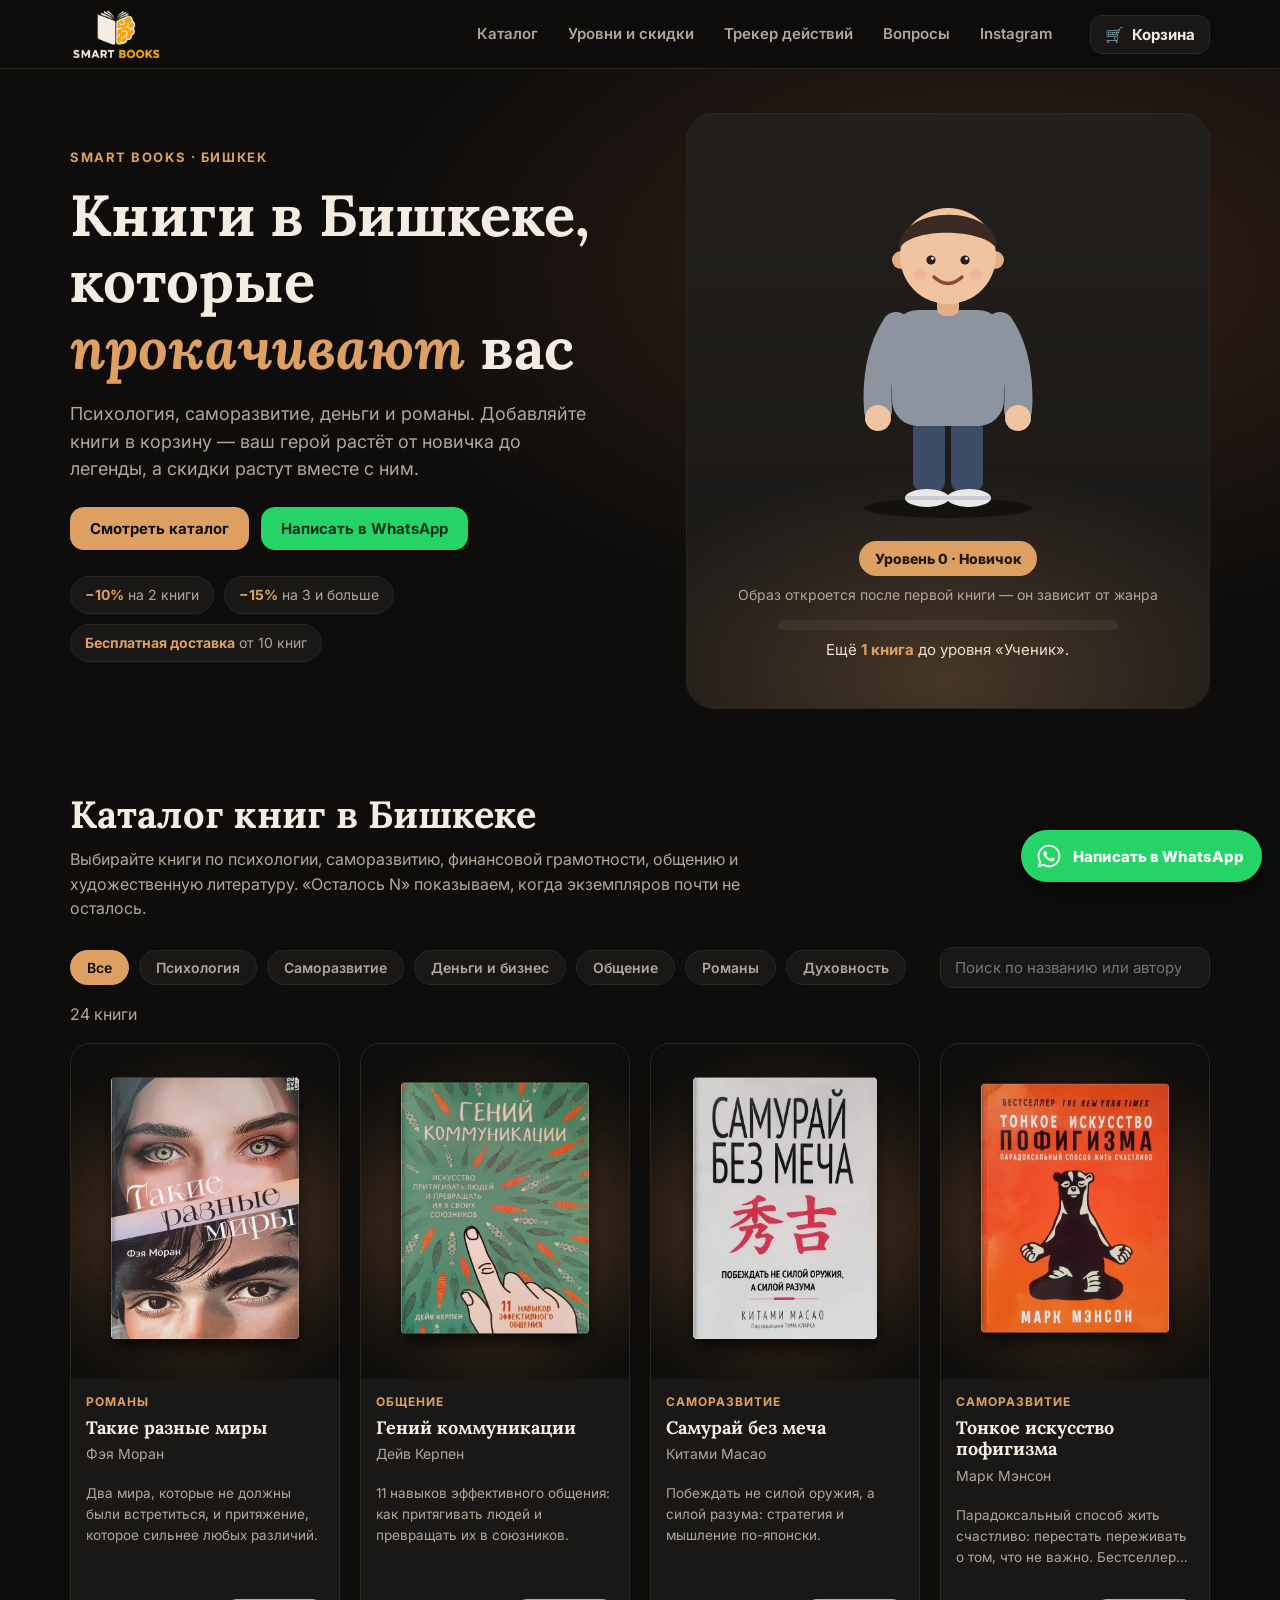
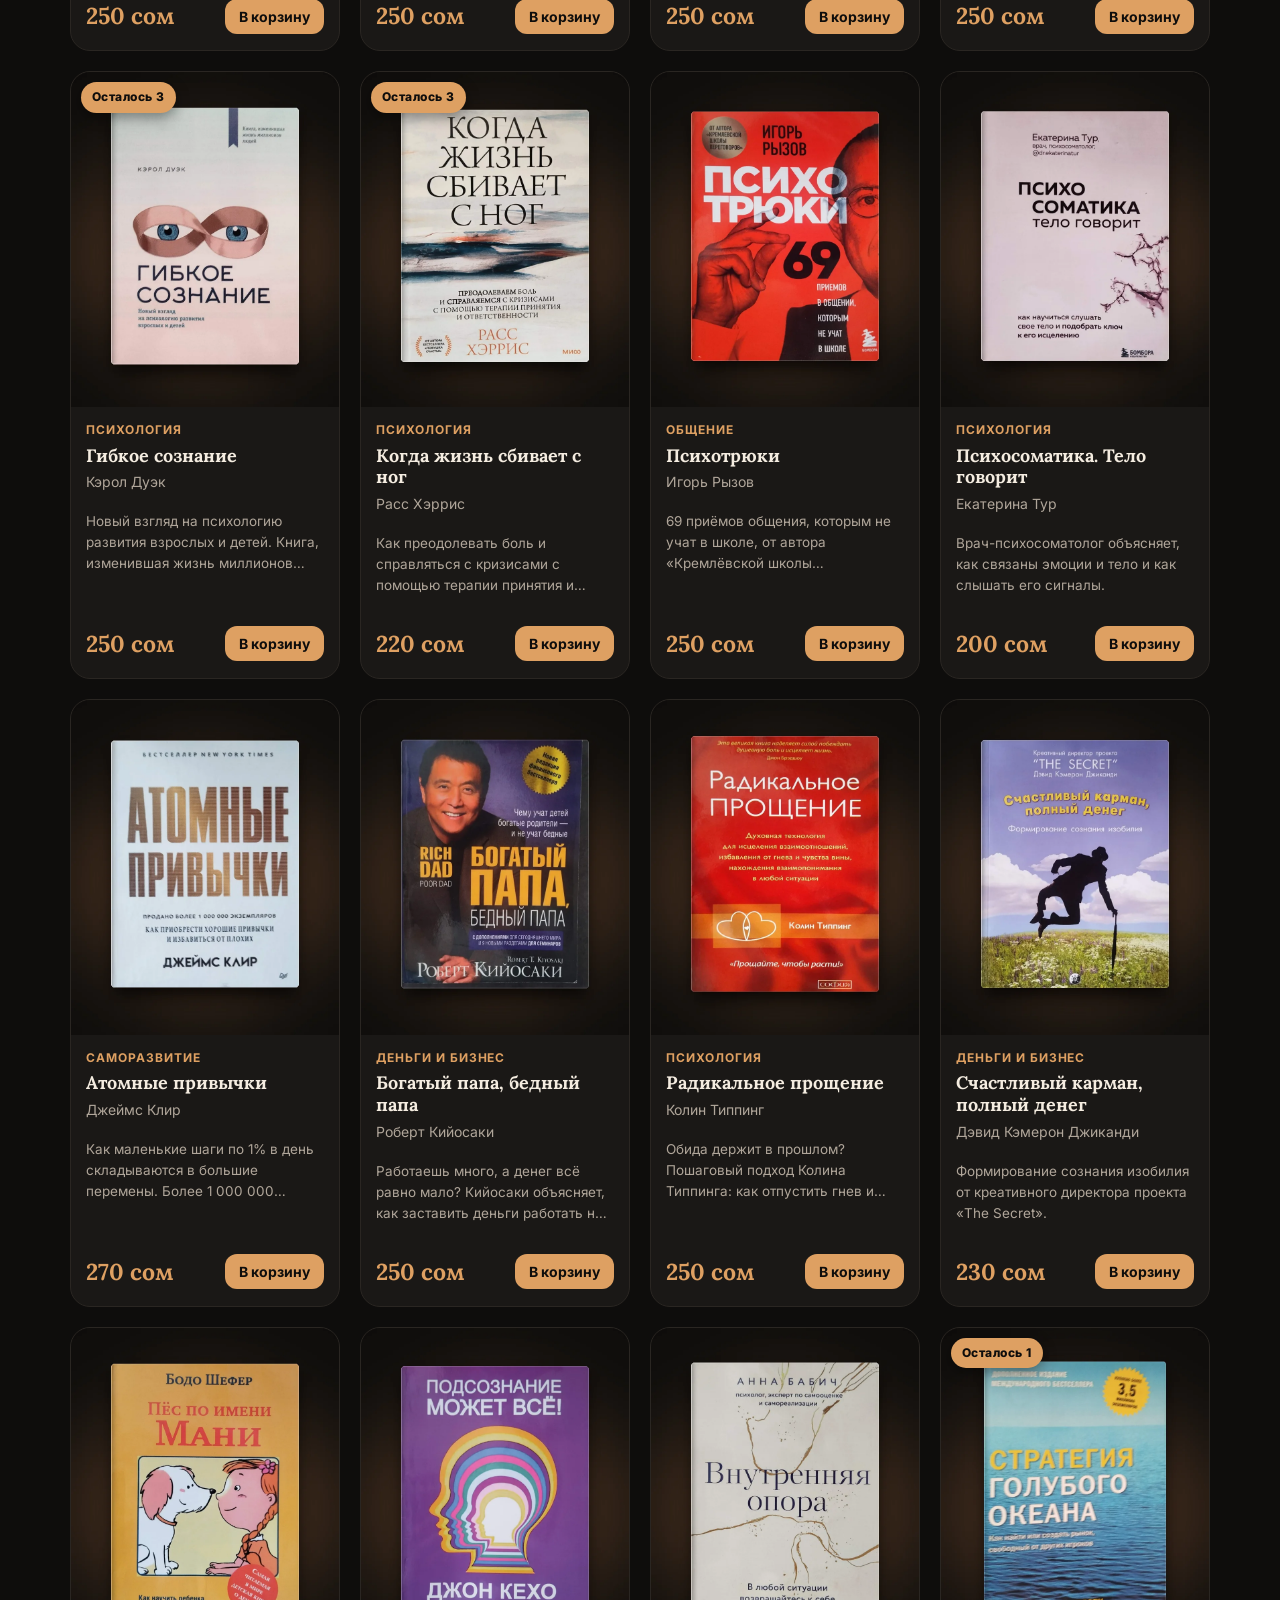
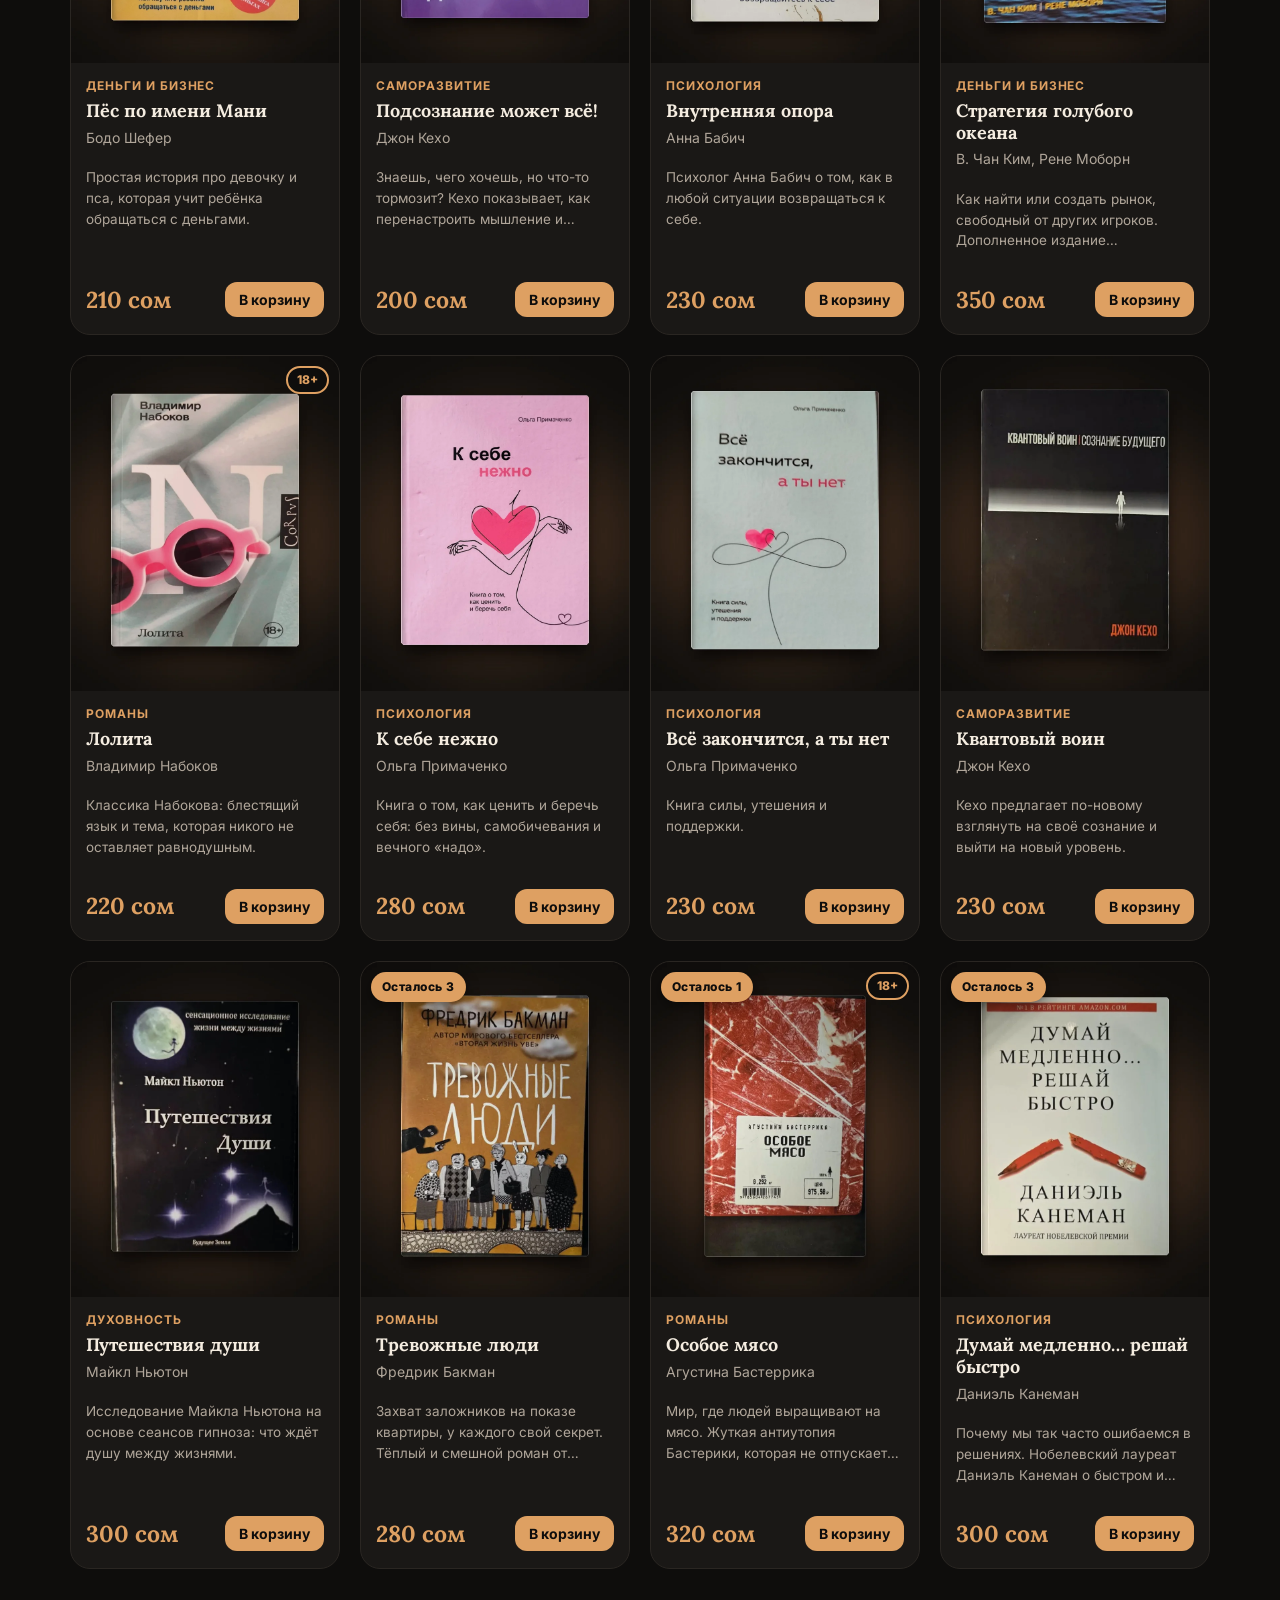
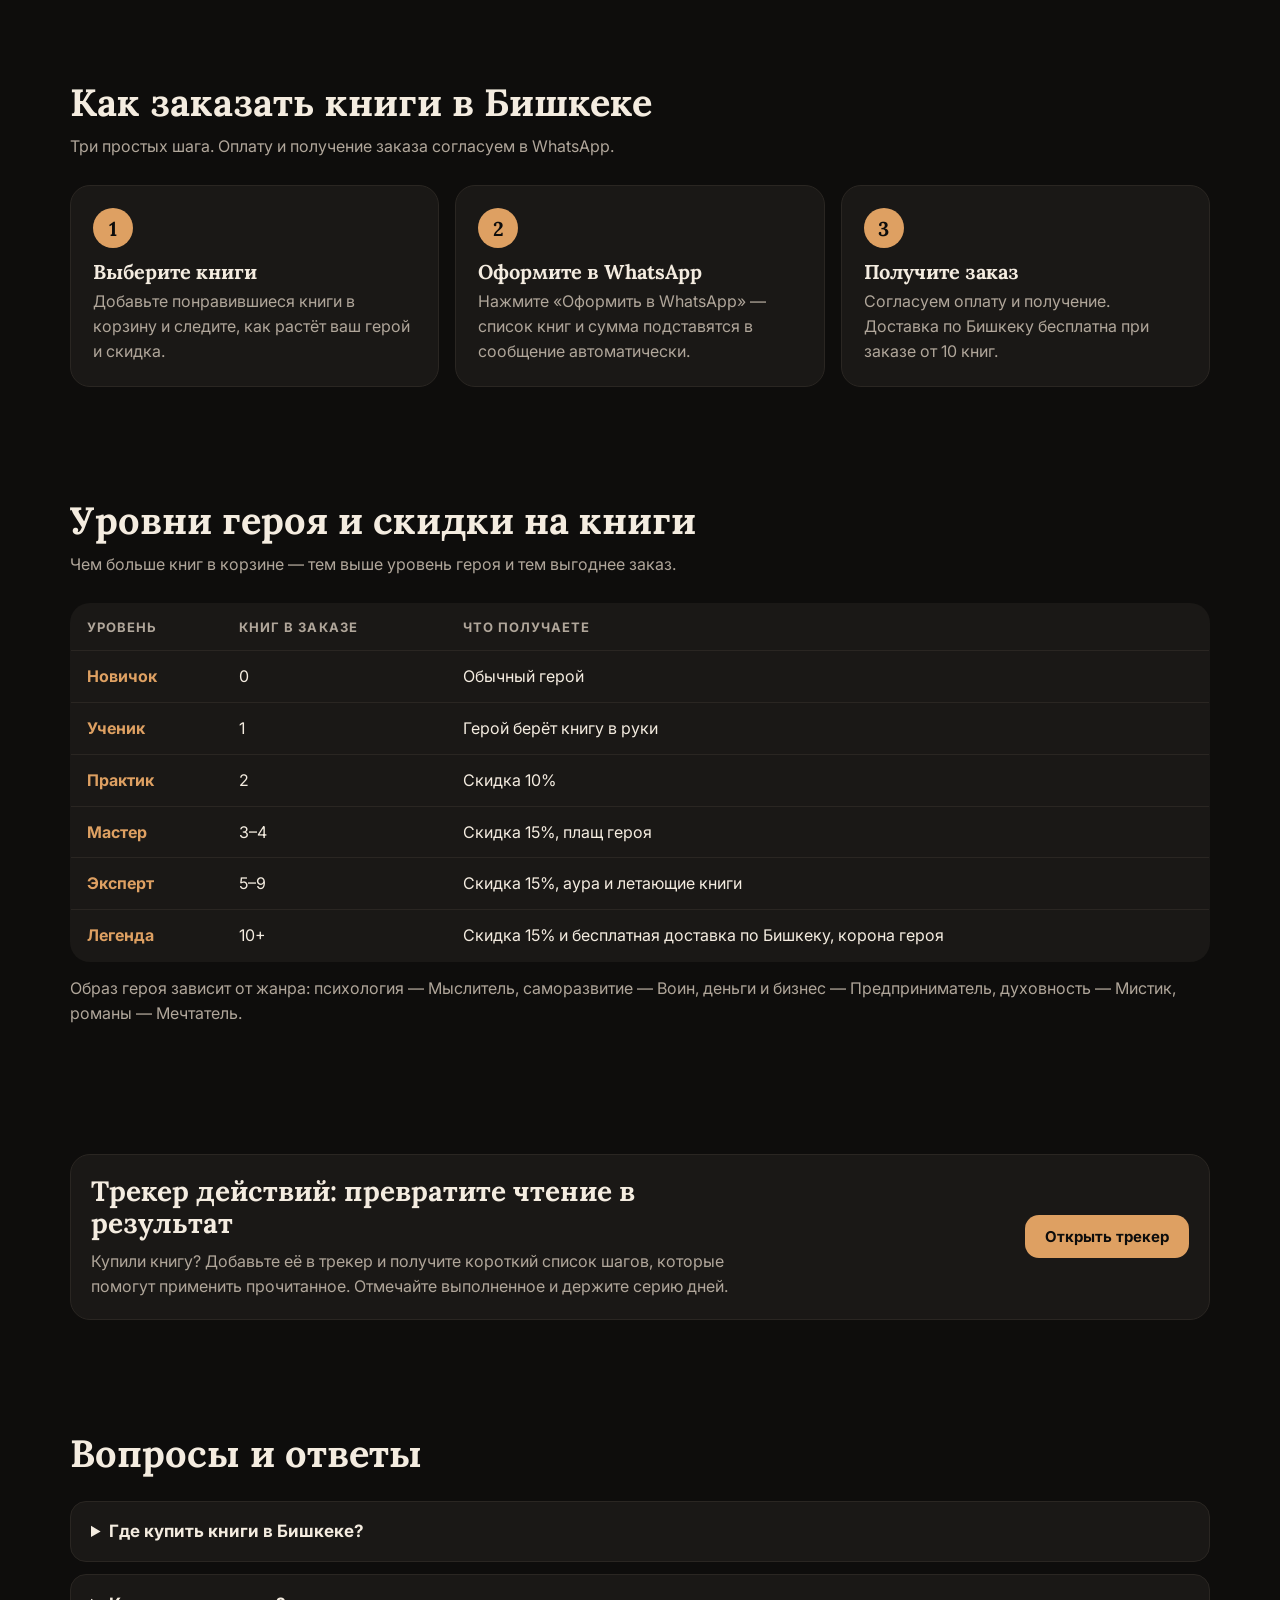
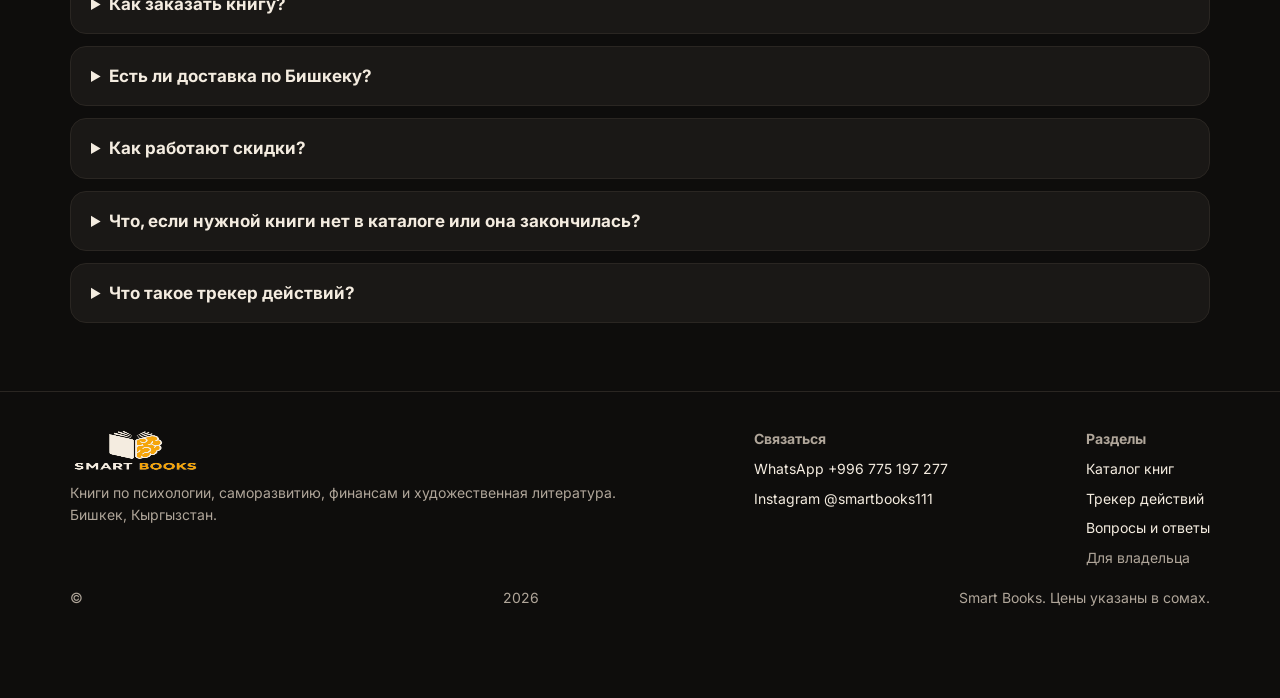
==== smartbooks_site/index.html @ fa15a070 "Add files via upload" ====
<!doctype html>
<html lang="ru">
<head>
<meta charset="utf-8">
<meta name="viewport" content="width=device-width,initial-scale=1">
<title>Книги в Бишкеке — Smart Books: психология, саморазвитие, деньги, романы</title>
<meta name="description" content="Купить книги в Бишкеке: психология, саморазвитие, финансовая грамотность, романы. Скидка 10% на 2 книги и 15% на 3. Бесплатная доставка по Бишкеку от 10 книг. Заказ в WhatsApp.">
<meta name="keywords" content="купить книги в Бишкеке, книги Бишкек, книжный магазин Бишкек, доставка книг Бишкек, книги по психологии, книги по саморазвитию, книги о деньгах, финансовая грамотность книги, книги для развития мышления, бестселлеры, Smart Books, Такие разные миры, Гений коммуникации, Самурай без меча, Тонкое искусство пофигизма, Гибкое сознание, Когда жизнь сбивает с ног, Психотрюки, Психосоматика. Тело говорит, Атомные привычки, Богатый папа, бедный папа">
<meta name="robots" content="index,follow,max-image-preview:large">
<meta name="theme-color" content="#0E0D0C">
<meta property="og:type" content="website">
<meta property="og:locale" content="ru_RU">
<meta property="og:site_name" content="Smart Books">
<meta property="og:title" content="Книги в Бишкеке — Smart Books: психология, саморазвитие, деньги, романы">
<meta property="og:description" content="Купить книги в Бишкеке: психология, саморазвитие, финансовая грамотность, романы. Скидка 10% на 2 книги и 15% на 3. Бесплатная доставка по Бишкеку от 10 книг. Заказ в WhatsApp.">
<meta property="og:image" content="img/og.jpg">
<meta name="twitter:card" content="summary_large_image">
<link rel="icon" href="img/favicon.ico" sizes="any"><link rel="icon" type="image/png" href="img/favicon.png"><link rel="apple-touch-icon" href="img/apple-touch-icon.png">
<link rel="preconnect" href="https://fonts.googleapis.com"><link rel="preconnect" href="https://fonts.gstatic.com" crossorigin>
<link href="https://fonts.googleapis.com/css2?family=Inter:wght@400;600;700;800&family=Lora:ital,wght@0,600;0,700;1,600&display=swap" rel="stylesheet">
<link rel="stylesheet" href="css/style.css">
<script type="application/ld+json">{"@context": "https://schema.org", "@graph": [{"@type": "Store", "name": "Smart Books", "description": "Магазин книг в Бишкеке: психология, саморазвитие, деньги, романы.", "image": "img/og.jpg", "telephone": "+996775197277", "address": {"@type": "PostalAddress", "addressLocality": "Бишкек", "addressCountry": "KG"}, "areaServed": "Бишкек", "sameAs": ["https://www.instagram.com/smartbooks111"], "priceRange": "200–450 KGS"}, {"@type": "ItemList", "name": "Каталог книг Smart Books", "itemListElement": [{"@type": "ListItem", "position": 1, "item": {"@type": "Product", "name": "Такие разные миры", "image": "img/books/takie-raznye-miry.webp", "description": "Два мира, которые не должны были встретиться, и притяжение, которое сильнее любых различий.", "category": "Романы", "offers": {"@type": "Offer", "price": 250, "priceCurrency": "KGS", "availability": "https://schema.org/InStock"}}}, {"@type": "ListItem", "position": 2, "item": {"@type": "Product", "name": "Гений коммуникации", "image": "img/books/genij-kommunikacii.webp", "description": "11 навыков эффективного общения: как притягивать людей и превращать их в союзников.", "category": "Общение", "offers": {"@type": "Offer", "price": 250, "priceCurrency": "KGS", "availability": "https://schema.org/InStock"}}}, {"@type": "ListItem", "position": 3, "item": {"@type": "Product", "name": "Самурай без меча", "image": "img/books/samuraj-bez-mecha.webp", "description": "Побеждать не силой оружия, а силой разума: стратегия и мышление по-японски.", "category": "Саморазвитие", "offers": {"@type": "Offer", "price": 250, "priceCurrency": "KGS", "availability": "https://schema.org/InStock"}}}, {"@type": "ListItem", "position": 4, "item": {"@type": "Product", "name": "Тонкое искусство пофигизма", "image": "img/books/tonkoe-iskusstvo-pofigizma.webp", "description": "Парадоксальный способ жить счастливо: перестать переживать о том, что не важно. Бестселлер New York Times.", "category": "Саморазвитие", "offers": {"@type": "Offer", "price": 250, "priceCurrency": "KGS", "availability": "https://schema.org/InStock"}}}, {"@type": "ListItem", "position": 5, "item": {"@type": "Product", "name": "Гибкое сознание", "image": "img/books/gibkoe-soznanie.webp", "description": "Новый взгляд на психологию развития взрослых и детей. Книга, изменившая жизнь миллионов людей.", "category": "Психология", "offers": {"@type": "Offer", "price": 250, "priceCurrency": "KGS", "availability": "https://schema.org/InStock"}}}, {"@type": "ListItem", "position": 6, "item": {"@type": "Product", "name": "Когда жизнь сбивает с ног", "image": "img/books/kogda-zhizn-sbivaet-s-nog.webp", "description": "Как преодолевать боль и справляться с кризисами с помощью терапии принятия и ответственности.", "category": "Психология", "offers": {"@type": "Offer", "price": 220, "priceCurrency": "KGS", "availability": "https://schema.org/InStock"}}}, {"@type": "ListItem", "position": 7, "item": {"@type": "Product", "name": "Психотрюки", "image": "img/books/psihotryuki.webp", "description": "69 приёмов общения, которым не учат в школе, от автора «Кремлёвской школы переговоров».", "category": "Общение", "offers": {"@type": "Offer", "price": 250, "priceCurrency": "KGS", "availability": "https://schema.org/InStock"}}}, {"@type": "ListItem", "position": 8, "item": {"@type": "Product", "name": "Психосоматика. Тело говорит", "image": "img/books/psihosomatika.webp", "description": "Врач-психосоматолог объясняет, как связаны эмоции и тело и как слышать его сигналы.", "category": "Психология", "offers": {"@type": "Offer", "price": 200, "priceCurrency": "KGS", "availability": "https://schema.org/InStock"}}}, {"@type": "ListItem", "position": 9, "item": {"@type": "Product", "name": "Атомные привычки", "image": "img/books/atomnye-privychki.webp", "description": "Как маленькие шаги по 1% в день складываются в большие перемены. Более 1 000 000 проданных экземпляров.", "category": "Саморазвитие", "offers": {"@type": "Offer", "price": 270, "priceCurrency": "KGS", "availability": "https://schema.org/InStock"}}}, {"@type": "ListItem", "position": 10, "item": {"@type": "Product", "name": "Богатый папа, бедный папа", "image": "img/books/bogatyj-papa-bednyj-papa.webp", "description": "Работаешь много, а денег всё равно мало? Кийосаки объясняет, как заставить деньги работать на тебя.", "category": "Деньги и бизнес", "offers": {"@type": "Offer", "price": 250, "priceCurrency": "KGS", "availability": "https://schema.org/InStock"}}}, {"@type": "ListItem", "position": 11, "item": {"@type": "Product", "name": "Радикальное прощение", "image": "img/books/radikalnoe-proshchenie.webp", "description": "Обида держит в прошлом? Пошаговый подход Колина Типпинга: как отпустить гнев и вину.", "category": "Психология", "offers": {"@type": "Offer", "price": 250, "priceCurrency": "KGS", "availability": "https://schema.org/InStock"}}}, {"@type": "ListItem", "position": 12, "item": {"@type": "Product", "name": "Счастливый карман, полный денег", "image": "img/books/schastlivyj-karman-polnyj-deneg.webp", "description": "Формирование сознания изобилия от креативного директора проекта «The Secret».", "category": "Деньги и бизнес", "offers": {"@type": "Offer", "price": 230, "priceCurrency": "KGS", "availability": "https://schema.org/InStock"}}}, {"@type": "ListItem", "position": 13, "item": {"@type": "Product", "name": "Пёс по имени Мани", "image": "img/books/pyos-po-imeni-mani.webp", "description": "Простая история про девочку и пса, которая учит ребёнка обращаться с деньгами.", "category": "Деньги и бизнес", "offers": {"@type": "Offer", "price": 210, "priceCurrency": "KGS", "availability": "https://schema.org/InStock"}}}, {"@type": "ListItem", "position": 14, "item": {"@type": "Product", "name": "Подсознание может всё!", "image": "img/books/podsoznanie-mozhet-vsyo.webp", "description": "Знаешь, чего хочешь, но что-то тормозит? Кехо показывает, как перенастроить мышление и двигаться к цели.", "category": "Саморазвитие", "offers": {"@type": "Offer", "price": 200, "priceCurrency": "KGS", "availability": "https://schema.org/InStock"}}}, {"@type": "ListItem", "position": 15, "item": {"@type": "Product", "name": "Внутренняя опора", "image": "img/books/vnutrennyaya-opora.webp", "description": "Психолог Анна Бабич о том, как в любой ситуации возвращаться к себе.", "category": "Психология", "offers": {"@type": "Offer", "price": 230, "priceCurrency": "KGS", "availability": "https://schema.org/InStock"}}}, {"@type": "ListItem", "position": 16, "item": {"@type": "Product", "name": "Стратегия голубого океана", "image": "img/books/strategiya-golubogo-okeana.webp", "description": "Как найти или создать рынок, свободный от других игроков. Дополненное издание международного бестселлера.", "category": "Деньги и бизнес", "offers": {"@type": "Offer", "price": 350, "priceCurrency": "KGS", "availability": "https://schema.org/InStock"}}}, {"@type": "ListItem", "position": 17, "item": {"@type": "Product", "name": "Лолита", "image": "img/books/lolita.webp", "description": "Классика Набокова: блестящий язык и тема, которая никого не оставляет равнодушным.", "category": "Романы", "offers": {"@type": "Offer", "price": 220, "priceCurrency": "KGS", "availability": "https://schema.org/InStock"}}}, {"@type": "ListItem", "position": 18, "item": {"@type": "Product", "name": "К себе нежно", "image": "img/books/k-sebe-nezhno.webp", "description": "Книга о том, как ценить и беречь себя: без вины, самобичевания и вечного «надо».", "category": "Психология", "offers": {"@type": "Offer", "price": 280, "priceCurrency": "KGS", "availability": "https://schema.org/InStock"}}}, {"@type": "ListItem", "position": 19, "item": {"@type": "Product", "name": "Всё закончится, а ты нет", "image": "img/books/vsyo-zakonchitsya-a-ty-net.webp", "description": "Книга силы, утешения и поддержки.", "category": "Психология", "offers": {"@type": "Offer", "price": 230, "priceCurrency": "KGS", "availability": "https://schema.org/InStock"}}}, {"@type": "ListItem", "position": 20, "item": {"@type": "Product", "name": "Квантовый воин", "image": "img/books/kvantovyj-voin.webp", "description": "Кехо предлагает по-новому взглянуть на своё сознание и выйти на новый уровень.", "category": "Саморазвитие", "offers": {"@type": "Offer", "price": 230, "priceCurrency": "KGS", "availability": "https://schema.org/InStock"}}}, {"@type": "ListItem", "position": 21, "item": {"@type": "Product", "name": "Путешествия души", "image": "img/books/puteshestviya-dushi.webp", "description": "Исследование Майкла Ньютона на основе сеансов гипноза: что ждёт душу между жизнями.", "category": "Духовность", "offers": {"@type": "Offer", "price": 300, "priceCurrency": "KGS", "availability": "https://schema.org/InStock"}}}, {"@type": "ListItem", "position": 22, "item": {"@type": "Product", "name": "Тревожные люди", "image": "img/books/trevozhnye-lyudi.webp", "description": "Захват заложников на показе квартиры, у каждого свой секрет. Тёплый и смешной роман от автора «Второй жизни Уве».", "category": "Романы", "offers": {"@type": "Offer", "price": 280, "priceCurrency": "KGS", "availability": "https://schema.org/InStock"}}}, {"@type": "ListItem", "position": 23, "item": {"@type": "Product", "name": "Особое мясо", "image": "img/books/osoboe-myaso.webp", "description": "Мир, где людей выращивают на мясо. Жуткая антиутопия Бастерики, которая не отпускает до последней страницы.", "category": "Романы", "offers": {"@type": "Offer", "price": 320, "priceCurrency": "KGS", "availability": "https://schema.org/InStock"}}}, {"@type": "ListItem", "position": 24, "item": {"@type": "Product", "name": "Думай медленно… решай быстро", "image": "img/books/dumaj-medlenno-reshaj-bystro.webp", "description": "Почему мы так часто ошибаемся в решениях. Нобелевский лауреат Даниэль Канеман о быстром и медленном мышлении.", "category": "Психология", "offers": {"@type": "Offer", "price": 300, "priceCurrency": "KGS", "availability": "https://schema.org/InStock"}}}]}, {"@type": "FAQPage", "mainEntity": [{"@type": "Question", "name": "Где купить книги в Бишкеке?", "acceptedAnswer": {"@type": "Answer", "text": "В Smart Books: выберите книги в каталоге, добавьте в корзину и оформите заказ в WhatsApp. Мы работаем в Бишкеке."}}, {"@type": "Question", "name": "Как заказать книгу?", "acceptedAnswer": {"@type": "Answer", "text": "Добавьте книги в корзину и нажмите «Оформить в WhatsApp» — сообщение с заказом подготовится автоматически. Или напишите нам в WhatsApp +996 775 197 277 или в Instagram @smartbooks111."}}, {"@type": "Question", "name": "Есть ли доставка по Бишкеку?", "acceptedAnswer": {"@type": "Answer", "text": "Да. При заказе от 10 книг доставка по Бишкеку бесплатная. В остальных случаях стоимость и способ получения уточним в WhatsApp."}}, {"@type": "Question", "name": "Как работают скидки?", "acceptedAnswer": {"@type": "Answer", "text": "Две книги в заказе — скидка 10%, три и больше — 15%. Скидка считается автоматически в корзине."}}, {"@type": "Question", "name": "Что, если нужной книги нет в каталоге или она закончилась?", "acceptedAnswer": {"@type": "Answer", "text": "Напишите нам в WhatsApp или Instagram — подскажем по наличию и постараемся найти нужную книгу."}}, {"@type": "Question", "name": "Что такое трекер действий?", "acceptedAnswer": {"@type": "Answer", "text": "Это страница, где после покупки книги вы получаете список конкретных шагов, чтобы применить прочитанное на практике, и отмечаете выполненные."}}]}]}</script>
</head>
<body>
<a class="visually-hidden" href="#catalog">Перейти к каталогу</a>
<header class="site-header"><div class="wrap"><a class="brand" href="index.html" aria-label="Smart Books — на главную"><img src="img/logo-dark.png" alt="Smart Books — книги в Бишкеке" width="130" height="44"></a><nav class="nav" id="nav" aria-label="Основное меню"><a href="index.html#catalog">Каталог</a><a href="index.html#levels">Уровни и скидки</a><a href="tracker.html">Трекер действий</a><a href="index.html#faq">Вопросы</a><a data-ig href="https://www.instagram.com/smartbooks111" target="_blank" rel="noopener">Instagram</a></nav><button type="button" class="burger" id="burger" aria-label="Меню">☰</button><button type="button" class="cart-btn" id="cartBtn" aria-label="Открыть корзину">🛒 <span>Корзина</span> <span class="cart-count" id="cartCount" style="display:none">0</span></button></div></header>
<main>
<section class="hero" aria-labelledby="h1" data-keywords="купить книги Бишкек, книжный магазин Бишкек, книги онлайн"><div class="wrap">
 <div>
  <span class="eyebrow">Smart Books · Бишкек</span>
  <h1 id="h1">Книги в Бишкеке, которые <em>прокачивают</em> вас</h1>
  <p class="lead">Психология, саморазвитие, деньги и романы. Добавляйте книги в корзину — ваш герой растёт от новичка до легенды, а скидки растут вместе с ним.</p>
  <div class="hero-cta"><a class="btn" href="#catalog">Смотреть каталог</a><a class="btn wa" data-wa="Здравствуйте! Хочу заказать книги в Smart Books." href="#" target="_blank" rel="noopener">Написать в WhatsApp</a></div>
  <ul class="perks"><li><b>−10%</b> на 2 книги</li><li><b>−15%</b> на 3 и больше</li><li><b>Бесплатная доставка</b> от 10 книг</li></ul>
 </div>
 <div class="hero-card" aria-live="polite">
  <div class="hero-art" id="heroArt"></div>
  <div class="level-badge" id="heroLevel">Уровень 0 · Новичок</div>
  <div class="outfit" id="heroOutfit"></div>
  <div class="progress" aria-hidden="true"><i id="heroBar"></i></div>
  <div class="hint" id="heroHint"></div>
 </div>
</div></section>

<section id="catalog" aria-labelledby="h-cat" data-keywords="каталог книг Бишкек, купить книги по психологии, книги по саморазвитию, финансовая грамотность, романы"><div class="wrap">
 <div class="sec-head"><h2 id="h-cat">Каталог книг в Бишкеке</h2>
 <p>Выбирайте книги по психологии, саморазвитию, финансовой грамотности, общению и художественную литературу. «Осталось N» показываем, когда экземпляров почти не осталось.</p></div>
 <div class="filters"><div class="filters" id="chips" style="margin:0"></div><input class="search" id="search" type="search" placeholder="Поиск по названию или автору" aria-label="Поиск книг"></div>
 <p style="color:var(--muted);margin:-8px 0 16px" id="foundCount"></p>
 <div class="grid" id="grid"></div>
 <noscript><ul><li>Такие разные миры — Фэя Моран, 250 сом</li><li>Гений коммуникации — Дейв Керпен, 250 сом</li><li>Самурай без меча — Китами Масао, 250 сом</li><li>Тонкое искусство пофигизма — Марк Мэнсон, 250 сом</li><li>Гибкое сознание — Кэрол Дуэк, 250 сом</li><li>Когда жизнь сбивает с ног — Расс Хэррис, 220 сом</li><li>Психотрюки — Игорь Рызов, 250 сом</li><li>Психосоматика. Тело говорит — Екатерина Тур, 200 сом</li><li>Атомные привычки — Джеймс Клир, 270 сом</li><li>Богатый папа, бедный папа — Роберт Кийосаки, 250 сом</li><li>Радикальное прощение — Колин Типпинг, 250 сом</li><li>Счастливый карман, полный денег — Дэвид Кэмерон Джиканди, 230 сом</li><li>Пёс по имени Мани — Бодо Шефер, 210 сом</li><li>Подсознание может всё! — Джон Кехо, 200 сом</li><li>Внутренняя опора — Анна Бабич, 230 сом</li><li>Стратегия голубого океана — В. Чан Ким, Рене Моборн, 350 сом</li><li>Лолита — Владимир Набоков, 220 сом</li><li>К себе нежно — Ольга Примаченко, 280 сом</li><li>Всё закончится, а ты нет — Ольга Примаченко, 230 сом</li><li>Квантовый воин — Джон Кехо, 230 сом</li><li>Путешествия души — Майкл Ньютон, 300 сом</li><li>Тревожные люди — Фредрик Бакман, 280 сом</li><li>Особое мясо — Агустина Бастеррика, 450 сом</li><li>Думай медленно… решай быстро — Даниэль Канеман, 300 сом</li></ul></noscript>
</div></section>

<section id="order" aria-labelledby="h-order" data-keywords="как заказать книги в Бишкеке, заказ книг WhatsApp, доставка книг Бишкек"><div class="wrap">
 <div class="sec-head"><h2 id="h-order">Как заказать книги в Бишкеке</h2><p>Три простых шага. Оплату и получение заказа согласуем в WhatsApp.</p></div>
 <div class="steps">
  <div class="step"><h3>Выберите книги</h3><p>Добавьте понравившиеся книги в корзину и следите, как растёт ваш герой и скидка.</p></div>
  <div class="step"><h3>Оформите в WhatsApp</h3><p>Нажмите «Оформить в WhatsApp» — список книг и сумма подставятся в сообщение автоматически.</p></div>
  <div class="step"><h3>Получите заказ</h3><p>Согласуем оплату и получение. Доставка по Бишкеку бесплатна при заказе от 10 книг.</p></div>
 </div>
</div></section>

<section id="levels" aria-labelledby="h-lv" data-keywords="скидки на книги Бишкек, бесплатная доставка книг, акции на книги"><div class="wrap">
 <div class="sec-head"><h2 id="h-lv">Уровни героя и скидки на книги</h2><p>Чем больше книг в корзине — тем выше уровень героя и тем выгоднее заказ.</p></div>
 <div class="table-wrap"><table class="levels"><thead><tr><th>Уровень</th><th>Книг в заказе</th><th>Что получаете</th></tr></thead><tbody>
  <tr><td>Новичок</td><td>0</td><td>Обычный герой</td></tr>
  <tr><td>Ученик</td><td>1</td><td>Герой берёт книгу в руки</td></tr>
  <tr><td>Практик</td><td>2</td><td>Скидка 10%</td></tr>
  <tr><td>Мастер</td><td>3–4</td><td>Скидка 15%, плащ героя</td></tr>
  <tr><td>Эксперт</td><td>5–9</td><td>Скидка 15%, аура и летающие книги</td></tr>
  <tr><td>Легенда</td><td>10+</td><td>Скидка 15% и бесплатная доставка по Бишкеку, корона героя</td></tr>
 </tbody></table></div>
 <p style="color:var(--muted);margin-top:14px">Образ героя зависит от жанра: психология — Мыслитель, саморазвитие — Воин, деньги и бизнес — Предприниматель, духовность — Мистик, романы — Мечтатель.</p>
</div></section>

<section id="tracker-promo" aria-labelledby="h-tr" data-keywords="как применять книги на практике, трекер привычек, план действий после книги"><div class="wrap">
 <div class="panel" style="display:flex;gap:24px;align-items:center;justify-content:space-between;flex-wrap:wrap">
  <div style="max-width:640px"><h2 id="h-tr" style="font-size:28px">Трекер действий: превратите чтение в результат</h2>
  <p style="color:var(--muted);margin:10px 0 0">Купили книгу? Добавьте её в трекер и получите короткий список шагов, которые помогут применить прочитанное. Отмечайте выполненное и держите серию дней.</p></div>
  <a class="btn" href="tracker.html">Открыть трекер</a></div>
</div></section>

<section id="faq" aria-labelledby="h-faq" data-keywords="вопросы по заказу книг, доставка книг Бишкек, как купить книги"><div class="wrap">
 <div class="sec-head"><h2 id="h-faq">Вопросы и ответы</h2></div>
 <details><summary>Где купить книги в Бишкеке?</summary><p>В Smart Books: выберите книги в каталоге, добавьте в корзину и оформите заказ в WhatsApp. Мы работаем в Бишкеке.</p></details><details><summary>Как заказать книгу?</summary><p>Добавьте книги в корзину и нажмите «Оформить в WhatsApp» — сообщение с заказом подготовится автоматически. Или напишите нам в WhatsApp +996 775 197 277 или в Instagram @smartbooks111.</p></details><details><summary>Есть ли доставка по Бишкеку?</summary><p>Да. При заказе от 10 книг доставка по Бишкеку бесплатная. В остальных случаях стоимость и способ получения уточним в WhatsApp.</p></details><details><summary>Как работают скидки?</summary><p>Две книги в заказе — скидка 10%, три и больше — 15%. Скидка считается автоматически в корзине.</p></details><details><summary>Что, если нужной книги нет в каталоге или она закончилась?</summary><p>Напишите нам в WhatsApp или Instagram — подскажем по наличию и постараемся найти нужную книгу.</p></details><details><summary>Что такое трекер действий?</summary><p>Это страница, где после покупки книги вы получаете список конкретных шагов, чтобы применить прочитанное на практике, и отмечаете выполненные.</p></details>
</div></section>
</main>
<footer class="site-footer"><div class="wrap"><div><img src="img/logo-dark.png" alt="Smart Books" width="130" height="44"><div>Книги по психологии, саморазвитию, финансам и художественная литература.<br>Бишкек, Кыргызстан.</div></div><div class="foot-links"><b>Связаться</b><a data-wa href="#" target="_blank" rel="noopener">WhatsApp +996 775 197 277</a><a data-ig href="https://www.instagram.com/smartbooks111" target="_blank" rel="noopener">Instagram @smartbooks111</a></div><div class="foot-links"><b>Разделы</b><a href="index.html#catalog">Каталог книг</a><a href="tracker.html">Трекер действий</a><a href="index.html#faq">Вопросы и ответы</a><a href="admin.html" rel="nofollow" style="color:var(--muted)">Для владельца</a></div></div><div class="wrap" style="margin-top:18px">© <span id="y">2026</span> Smart Books. Цены указаны в сомах.</div></footer>
<div class="overlay" id="overlay"></div><aside class="drawer" id="drawer" aria-label="Корзина"><header><h2>Корзина</h2><button type="button" class="x" id="cartClose" aria-label="Закрыть">×</button></header><div class="cart-items" id="cartItems"></div><div class="cart-foot" id="cartFoot"></div></aside><a class="wa-float" id="waFloat" href="#" target="_blank" rel="noopener" aria-label="Написать в WhatsApp"><svg viewBox="0 0 32 32" aria-hidden="true"><circle cx="16" cy="16" r="16" fill="#fff" opacity=".0"/><path fill="#fff" d="M16 3C8.8 3 3 8.8 3 16c0 2.3.6 4.5 1.7 6.4L3 29l6.8-1.8C11.6 28.3 13.8 29 16 29c7.2 0 13-5.8 13-13S23.2 3 16 3zm0 23.7c-2 0-3.900-.6-5.600-1.600l-.4-.2-4 1 1.100-3.900-.3-.4C5.700 19.800 5.100 17.900 5.100 16 5.100 9.900 10 5.100 16 5.100S26.900 9.900 26.900 16 22 26.700 16 26.700zm5.900-8c-.3-.2-1.900-.9-2.200-1-.3-.1-.5-.2-.7.200-.2.300-.8 1-1 1.200-.2.200-.4.200-.7.100-1.900-.9-3.100-1.700-4.400-3.800-.3-.6.300-.5.900-1.700.1-.2.100-.4 0-.5-.1-.2-.7-1.700-1-2.300-.3-.6-.5-.5-.7-.5h-.6c-.2 0-.5.1-.8.400-.3.300-1.100 1.100-1.100 2.600s1.100 3 1.300 3.200c.2.200 2.200 3.400 5.300 4.700 2 .8 2.700.9 3.700.7.600-.1 1.900-.8 2.200-1.500.3-.7.300-1.400.2-1.500-.1-.2-.3-.3-.6-.4z"/></svg><span>Написать в WhatsApp</span></a><div class="toast" id="toast" role="status" aria-live="polite"></div>
<script src="js/data.js"></script><script src="js/core.js"></script><script src="js/hero.js"></script><script src="js/catalog.js"></script>
</body>
</html>
---- smartbooks_site/css/style.css ----
:root{
  --bg:#0E0D0C; --surface:#1A1816; --surface2:#221F1C; --line:#2A2622;
  --text:#F4ECE0; --muted:#B0A69A; --accent:#DEA062; --accent-hi:#F0B27A; --on-accent:#0E0D0C;
  --glow:#46281A; --wa:#25D366; --danger:#E5675B; --radius:20px;
  --font-head:'Lora',Georgia,serif; --font-body:'Inter',system-ui,-apple-system,'Segoe UI',Roboto,sans-serif;
}
*{box-sizing:border-box}
html{scroll-behavior:smooth}
body{margin:0;background:var(--bg);color:var(--text);font-family:var(--font-body);line-height:1.55;-webkit-font-smoothing:antialiased}
img{max-width:100%;display:block}
a{color:var(--accent);text-decoration:none}a:hover{color:var(--accent-hi)}
h1,h2,h3{font-family:var(--font-head);line-height:1.15;margin:0}
.wrap{max-width:1180px;margin:0 auto;padding:0 20px}
.visually-hidden{position:absolute!important;width:1px;height:1px;overflow:hidden;clip:rect(0 0 0 0);white-space:nowrap}
.btn{display:inline-flex;align-items:center;justify-content:center;gap:8px;background:var(--accent);color:var(--on-accent);border:0;border-radius:14px;padding:12px 20px;font:700 15px var(--font-body);cursor:pointer;transition:background .15s,transform .15s}
.btn:hover{background:var(--accent-hi);color:var(--on-accent)}
.btn:active{transform:scale(.98)}
.btn.ghost{background:transparent;color:var(--text);border:1.5px solid var(--line)}
.btn.ghost:hover{border-color:var(--accent);color:var(--accent)}
.btn.sm{padding:9px 14px;font-size:14px;border-radius:12px}
.btn.wa{background:var(--wa);color:#08331a}.btn.wa:hover{background:#3be07c;color:#08331a}
.btn[disabled]{opacity:.45;cursor:not-allowed}

/* header */
.site-header{position:sticky;top:0;z-index:50;background:rgba(14,13,12,.88);backdrop-filter:blur(12px);border-bottom:1px solid var(--line)}
.site-header .wrap{display:flex;align-items:center;gap:20px;height:68px}
.brand img{height:54px;width:auto}
.nav{display:flex;gap:6px;margin-left:auto;align-items:center}
.nav a{color:var(--muted);padding:8px 12px;border-radius:10px;font-weight:600;font-size:15px}
.nav a:hover,.nav a[aria-current="page"]{color:var(--text);background:var(--surface)}
.cart-btn{position:relative;margin-left:6px;background:var(--surface);border:1px solid var(--line);color:var(--text);border-radius:12px;padding:9px 14px;cursor:pointer;font:700 15px var(--font-body);display:flex;gap:8px;align-items:center}
.cart-btn:hover{border-color:var(--accent)}
.cart-count{background:var(--accent);color:var(--on-accent);border-radius:999px;min-width:22px;height:22px;display:inline-grid;place-items:center;font-size:13px;padding:0 6px}
.burger{display:none}

/* hero */
.hero{padding:44px 0 28px;background:radial-gradient(900px 500px at 78% 30%,rgba(70,40,26,.7),transparent 70%)}
.hero .wrap{display:grid;grid-template-columns:1.05fr .95fr;gap:36px;align-items:center}
.eyebrow{display:inline-block;color:var(--accent);font-weight:700;letter-spacing:.12em;text-transform:uppercase;font-size:13px;margin-bottom:14px}
.hero h1{font-size:clamp(34px,5.2vw,58px)}
.hero h1 em{color:var(--accent);font-style:italic}
.hero p.lead{color:var(--muted);font-size:18px;max-width:520px;margin:18px 0 24px}
.hero-cta{display:flex;gap:12px;flex-wrap:wrap}
.perks{display:flex;gap:10px;flex-wrap:wrap;margin-top:26px;padding:0;list-style:none}
.perks li{background:var(--surface);border:1px solid var(--line);border-radius:999px;padding:7px 14px;font-size:14px;color:var(--muted)}
.perks b{color:var(--accent)}
.hero-card{position:relative;background:linear-gradient(180deg,var(--surface2),var(--surface));border:1px solid var(--line);border-radius:28px;padding:22px 22px 24px;text-align:center;overflow:hidden}
.hero-card::before{content:"";position:absolute;inset:auto -20% -30% -20%;height:70%;background:radial-gradient(closest-side,rgba(222,160,98,.22),transparent);pointer-events:none}
.hero-art{position:relative;width:min(320px,80%);margin:0 auto}
.hero-svg{width:100%;height:auto;overflow:visible}
.hero-art{animation:float 4.5s ease-in-out infinite}
@keyframes float{0%,100%{transform:translateY(0)}50%{transform:translateY(-14px)}}
.tw{animation:tw 2.2s ease-in-out infinite;transform-box:fill-box;transform-origin:center}
@keyframes tw{0%,100%{opacity:.35;transform:scale(.7)}50%{opacity:1;transform:scale(1.15)}}
.orbit{animation:orbit 6s ease-in-out infinite;transform-origin:160px 200px}
@keyframes orbit{0%,100%{transform:rotate(-4deg)}50%{transform:rotate(4deg)}}
.level-badge{display:inline-flex;gap:8px;align-items:center;background:var(--accent);color:var(--on-accent);font-weight:800;border-radius:999px;padding:7px 16px;font-size:14px;margin-top:8px}
.outfit{color:var(--muted);font-size:14px;margin-top:8px}
.progress{height:10px;background:var(--line);border-radius:999px;overflow:hidden;margin:14px auto 8px;max-width:340px}
.progress>i{display:block;height:100%;width:0;background:linear-gradient(90deg,var(--accent),var(--accent-hi));border-radius:999px;transition:width .5s ease}
.hint{color:var(--text);font-size:15px;min-height:46px}
.hint b{color:var(--accent)}

/* sections */
section{padding:56px 0}
.sec-head{margin-bottom:26px}
.sec-head h2{font-size:clamp(26px,3.6vw,38px)}
.sec-head p{color:var(--muted);margin:10px 0 0;max-width:680px}
.filters{display:flex;gap:10px;flex-wrap:wrap;align-items:center;margin-bottom:22px}
.chip{background:var(--surface);border:1px solid var(--line);color:var(--muted);border-radius:999px;padding:8px 16px;font:600 14px var(--font-body);cursor:pointer}
.chip:hover{color:var(--text);border-color:var(--accent)}
.chip[aria-pressed="true"]{background:var(--accent);border-color:var(--accent);color:var(--on-accent)}
.search{margin-left:auto;background:var(--surface);border:1px solid var(--line);color:var(--text);border-radius:12px;padding:10px 14px;min-width:240px;font:15px var(--font-body)}
.search:focus,input:focus,select:focus,textarea:focus{outline:2px solid var(--accent);outline-offset:1px}

/* cards */
.grid{display:grid;grid-template-columns:repeat(auto-fill,minmax(220px,1fr));gap:20px}
.card{background:var(--surface);border:1px solid var(--line);border-radius:var(--radius);overflow:hidden;display:flex;flex-direction:column;transition:transform .2s,border-color .2s}
.card:hover{transform:translateY(-4px);border-color:var(--accent)}
.cover{position:relative;aspect-ratio:4/5;background:var(--bg)}
.cover img{width:100%;height:100%;object-fit:cover}
.badge{position:absolute;left:10px;top:10px;background:var(--accent);color:var(--on-accent);font-weight:800;font-size:12px;letter-spacing:.04em;padding:6px 11px;border-radius:999px;box-shadow:0 4px 14px rgba(0,0,0,.4)}
.badge.out{background:#3a3532;color:var(--muted)}
.age{position:absolute;right:10px;top:10px;border:2px solid var(--accent);color:var(--accent);background:rgba(14,13,12,.78);font-weight:800;font-size:12px;padding:3px 9px;border-radius:999px}
.info{padding:14px 15px 16px;display:flex;flex-direction:column;gap:5px;flex:1}
.cat{color:var(--accent);font-size:12px;font-weight:700;letter-spacing:.08em;text-transform:uppercase}
.title{font-family:var(--font-head);font-weight:700;font-size:18px;line-height:1.2}
.author{color:var(--muted);font-size:14px}
.desc{color:var(--muted);font-size:13.5px;display:-webkit-box;-webkit-line-clamp:3;-webkit-box-orient:vertical;overflow:hidden}
.row{margin-top:auto;padding-top:12px;display:flex;align-items:center;justify-content:space-between;gap:8px}
.price{font-family:var(--font-head);font-weight:700;font-size:23px;color:var(--accent);white-space:nowrap}
.empty{color:var(--muted);padding:30px;text-align:center;border:1px dashed var(--line);border-radius:var(--radius)}

/* steps / levels */
.steps{display:grid;grid-template-columns:repeat(auto-fit,minmax(230px,1fr));gap:16px;counter-reset:s}
.step{background:var(--surface);border:1px solid var(--line);border-radius:var(--radius);padding:22px;counter-increment:s}
.step::before{content:counter(s);display:grid;place-items:center;width:40px;height:40px;border-radius:50%;background:var(--accent);color:var(--on-accent);font:700 20px var(--font-head);margin-bottom:12px}
.step h3{font-size:20px;margin-bottom:6px}.step p{margin:0;color:var(--muted)}
.levels{width:100%;border-collapse:collapse;background:var(--surface);border:1px solid var(--line);border-radius:var(--radius);overflow:hidden}
.levels th,.levels td{padding:13px 16px;text-align:left;border-bottom:1px solid var(--line)}
.levels th{color:var(--muted);font-size:13px;text-transform:uppercase;letter-spacing:.08em}
.levels tr:last-child td{border-bottom:0}.levels td:first-child{font-weight:700;color:var(--accent)}
.table-wrap{overflow-x:auto}
details{background:var(--surface);border:1px solid var(--line);border-radius:16px;padding:16px 20px;margin-bottom:12px}
summary{cursor:pointer;font-weight:700;font-size:17px}details p{color:var(--muted);margin:10px 0 0}

/* footer */
.site-footer{border-top:1px solid var(--line);padding:36px 0 90px;color:var(--muted);font-size:14px}
.site-footer .wrap{display:flex;gap:30px;flex-wrap:wrap;justify-content:space-between;align-items:flex-start}
.site-footer img{height:44px;margin-bottom:10px}
.site-footer a{color:var(--text)}.site-footer a:hover{color:var(--accent)}
.foot-links{display:flex;flex-direction:column;gap:8px}

/* floating WhatsApp */
.wa-float{position:fixed;right:18px;bottom:18px;z-index:70;display:flex;align-items:center;gap:10px;background:var(--wa);color:#fff;border-radius:999px;padding:12px 18px 12px 14px;font:800 15px var(--font-body);box-shadow:0 10px 30px rgba(0,0,0,.5);animation:bob 3.2s ease-in-out infinite}
.wa-float:hover{color:#fff;filter:brightness(1.08)}
.wa-float svg{width:28px;height:28px;flex:none}
@keyframes bob{0%,100%{transform:translateY(0)}50%{transform:translateY(-9px)}}

/* cart drawer */
.overlay{position:fixed;inset:0;background:rgba(0,0,0,.6);opacity:0;pointer-events:none;transition:opacity .25s;z-index:80}
.overlay.on{opacity:1;pointer-events:auto}
.drawer{position:fixed;top:0;right:0;height:100%;width:min(440px,100%);background:var(--surface);border-left:1px solid var(--line);z-index:90;transform:translateX(105%);transition:transform .3s;display:flex;flex-direction:column}
.drawer.on{transform:none}
.drawer header{display:flex;justify-content:space-between;align-items:center;padding:18px 20px;border-bottom:1px solid var(--line)}
.drawer h2{font-size:22px}
.x{background:none;border:0;color:var(--muted);font-size:28px;cursor:pointer;line-height:1}.x:hover{color:var(--text)}
.cart-items{flex:1;overflow:auto;padding:14px 20px}
.line{display:grid;grid-template-columns:56px 1fr auto;gap:12px;align-items:center;padding:12px 0;border-bottom:1px solid var(--line)}
.line img{width:56px;height:70px;object-fit:cover;border-radius:8px}
.line .t{font-weight:700;font-size:15px;line-height:1.25}.line .s{color:var(--muted);font-size:13px}
.qty{display:flex;align-items:center;gap:8px;margin-top:6px}
.qty button{width:28px;height:28px;border-radius:8px;border:1px solid var(--line);background:var(--bg);color:var(--text);cursor:pointer;font-size:16px}
.qty button:hover{border-color:var(--accent)}
.line .sum{font-weight:700;color:var(--accent);text-align:right;white-space:nowrap}
.rm{background:none;border:0;color:var(--muted);cursor:pointer;font-size:12px;margin-top:4px}.rm:hover{color:var(--danger)}
.cart-foot{border-top:1px solid var(--line);padding:16px 20px 20px;display:grid;gap:8px}
.tot{display:flex;justify-content:space-between;color:var(--muted)}
.tot.big{color:var(--text);font:700 22px var(--font-head)}.tot.big span:last-child{color:var(--accent)}
.tot.disc{color:#7fd69a}
.cart-hint{font-size:13px;color:var(--muted);background:var(--bg);border:1px dashed var(--line);border-radius:12px;padding:10px 12px}
.toast{position:fixed;left:50%;bottom:90px;transform:translate(-50%,20px);background:var(--text);color:var(--on-accent);padding:10px 18px;border-radius:12px;font-weight:700;opacity:0;transition:.25s;z-index:120;pointer-events:none}
.toast.on{opacity:1;transform:translate(-50%,0)}

/* tracker + admin */
.panel{background:var(--surface);border:1px solid var(--line);border-radius:var(--radius);padding:20px}
.stats{display:grid;grid-template-columns:repeat(auto-fit,minmax(170px,1fr));gap:14px;margin:18px 0 26px}
.stat{background:var(--surface);border:1px solid var(--line);border-radius:var(--radius);padding:16px}
.stat b{display:block;font:700 30px var(--font-head);color:var(--accent)}.stat span{color:var(--muted);font-size:14px}
.tbook{display:grid;grid-template-columns:110px 1fr;gap:18px;background:var(--surface);border:1px solid var(--line);border-radius:var(--radius);padding:18px;margin-bottom:16px}
.tbook img{width:110px;aspect-ratio:4/5;object-fit:cover;border-radius:12px}
.tbook h3{font-size:21px}.tbook .a{color:var(--muted);font-size:14px;margin-bottom:10px}
.acts{list-style:none;padding:0;margin:12px 0 0;display:grid;gap:8px}
.acts label{display:flex;gap:10px;align-items:flex-start;background:var(--bg);border:1px solid var(--line);border-radius:12px;padding:10px 12px;cursor:pointer}
.acts input{margin-top:3px;accent-color:var(--accent);width:18px;height:18px;flex:none}
.acts input:checked+span{color:var(--muted);text-decoration:line-through}
.addrow{display:flex;gap:10px;flex-wrap:wrap}
select,input[type=text],input[type=number],input[type=password],textarea{background:var(--bg);border:1px solid var(--line);color:var(--text);border-radius:10px;padding:10px 12px;font:15px var(--font-body);min-width:0}
.addrow select{flex:1;min-width:220px}
.table-admin{width:100%;border-collapse:collapse;font-size:14px}
.table-admin th{color:var(--muted);text-align:left;padding:8px;font-size:12px;text-transform:uppercase;letter-spacing:.06em;position:sticky;top:68px;background:var(--bg);z-index:5}
.table-admin td{padding:8px;border-top:1px solid var(--line);vertical-align:top}
.table-admin img{width:48px;height:60px;object-fit:cover;border-radius:6px}
.table-admin input[type=text],.table-admin input[type=number],.table-admin select{width:100%}
.table-admin input[type=number]{max-width:92px}
.low-row{background:rgba(222,160,98,.07)}
.toolbar{display:flex;gap:10px;flex-wrap:wrap;margin:16px 0}
.note{background:var(--surface);border-left:4px solid var(--accent);border-radius:10px;padding:12px 16px;color:var(--muted);font-size:14px;margin:14px 0}
.gate{max-width:420px;margin:70px auto;text-align:center}.gate input{width:100%;margin:14px 0}
.form-grid{display:grid;grid-template-columns:repeat(auto-fit,minmax(200px,1fr));gap:12px}
.form-grid label{display:grid;gap:6px;color:var(--muted);font-size:13px}

@media (max-width:860px){
  .hero .wrap{grid-template-columns:1fr}
  .hero-card{order:-1}
  .nav{display:none;position:absolute;top:68px;left:0;right:0;background:var(--bg);border-bottom:1px solid var(--line);flex-direction:column;align-items:stretch;padding:10px 20px}
  .nav.on{display:flex}
  .burger{display:inline-flex;margin-left:auto;background:var(--surface);border:1px solid var(--line);color:var(--text);border-radius:10px;padding:8px 12px;cursor:pointer;font-size:18px}
  .site-header .wrap{gap:10px}
  .cart-btn{margin-left:0}
  .search{margin-left:0;width:100%}
  .tbook{grid-template-columns:80px 1fr}.tbook img{width:80px}
  .wa-float span{display:none}.wa-float{padding:13px}
}
@media (prefers-reduced-motion:reduce){*{animation:none!important;transition:none!important}}

.line .th{width:56px;height:70px;overflow:hidden;border-radius:8px;background:var(--bg)}.line .th img{width:100%;height:100%;object-fit:cover;transform:scale(1.55);border-radius:0}
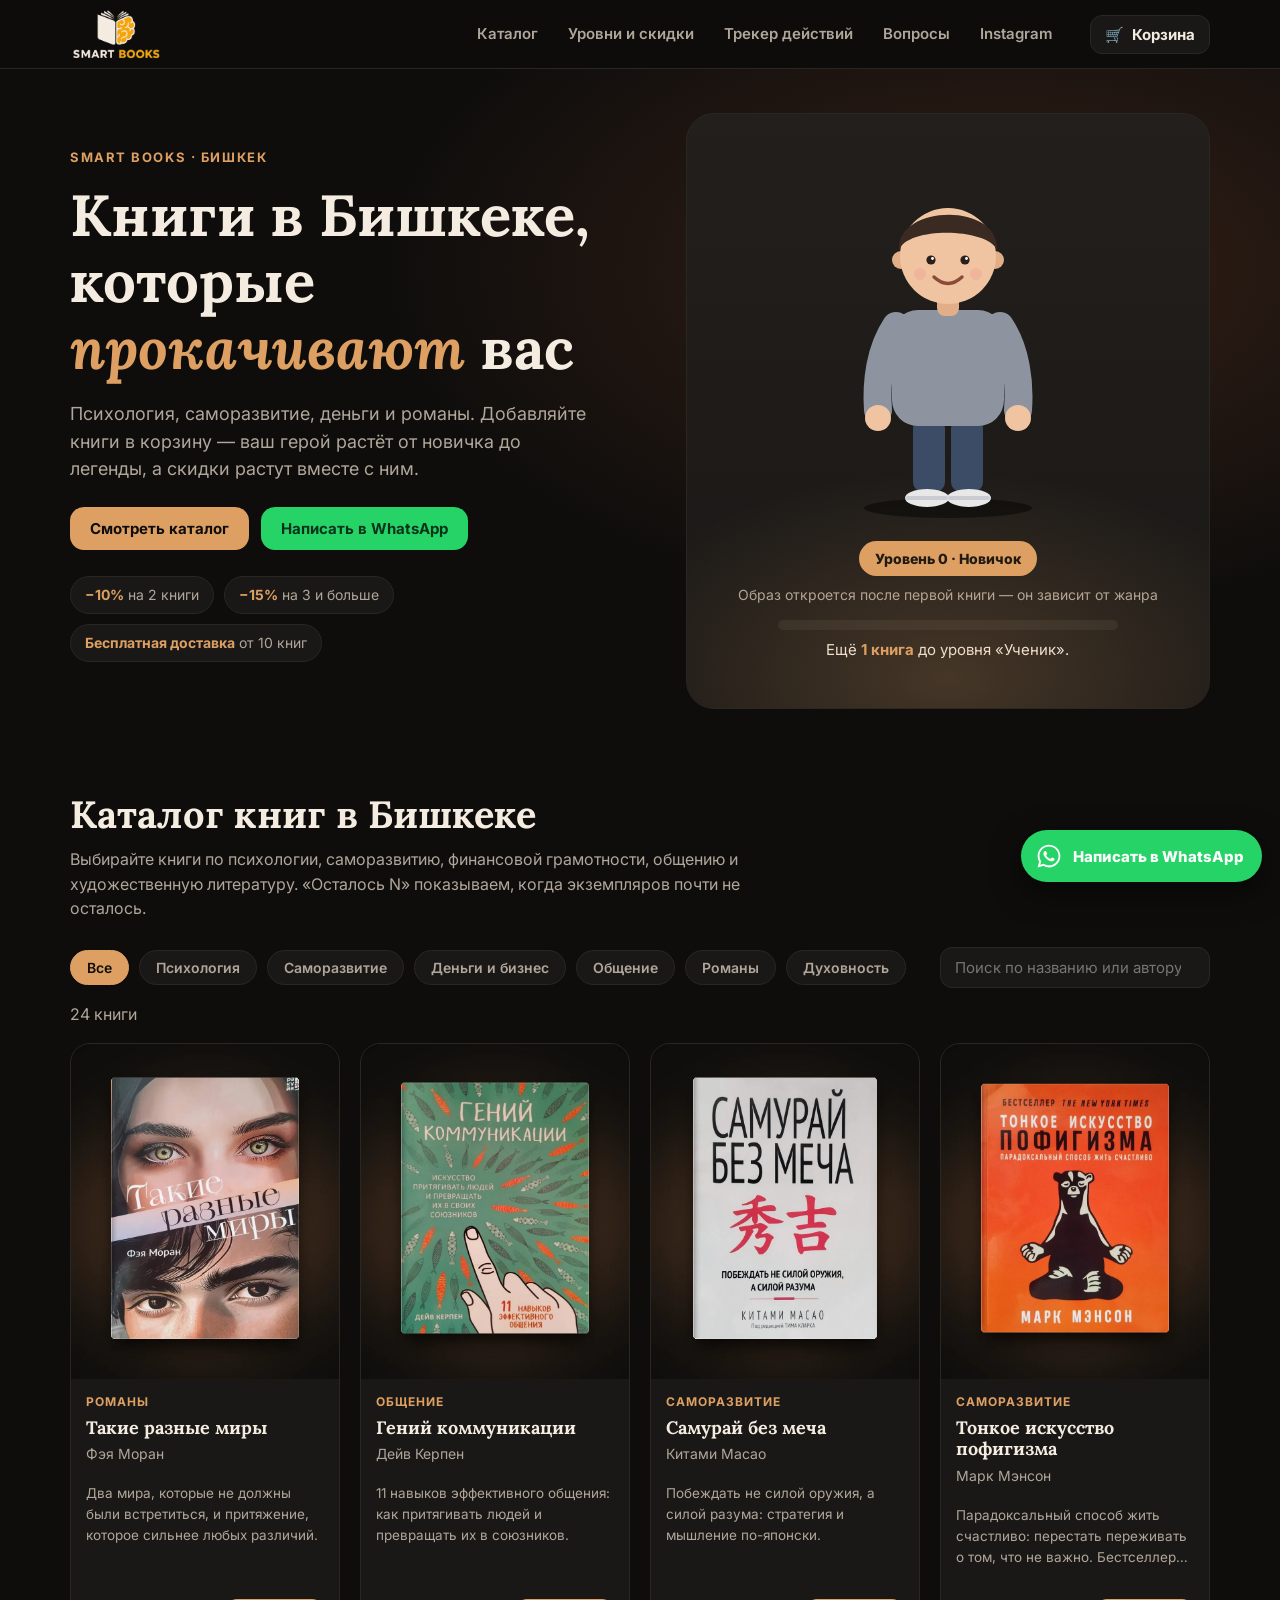
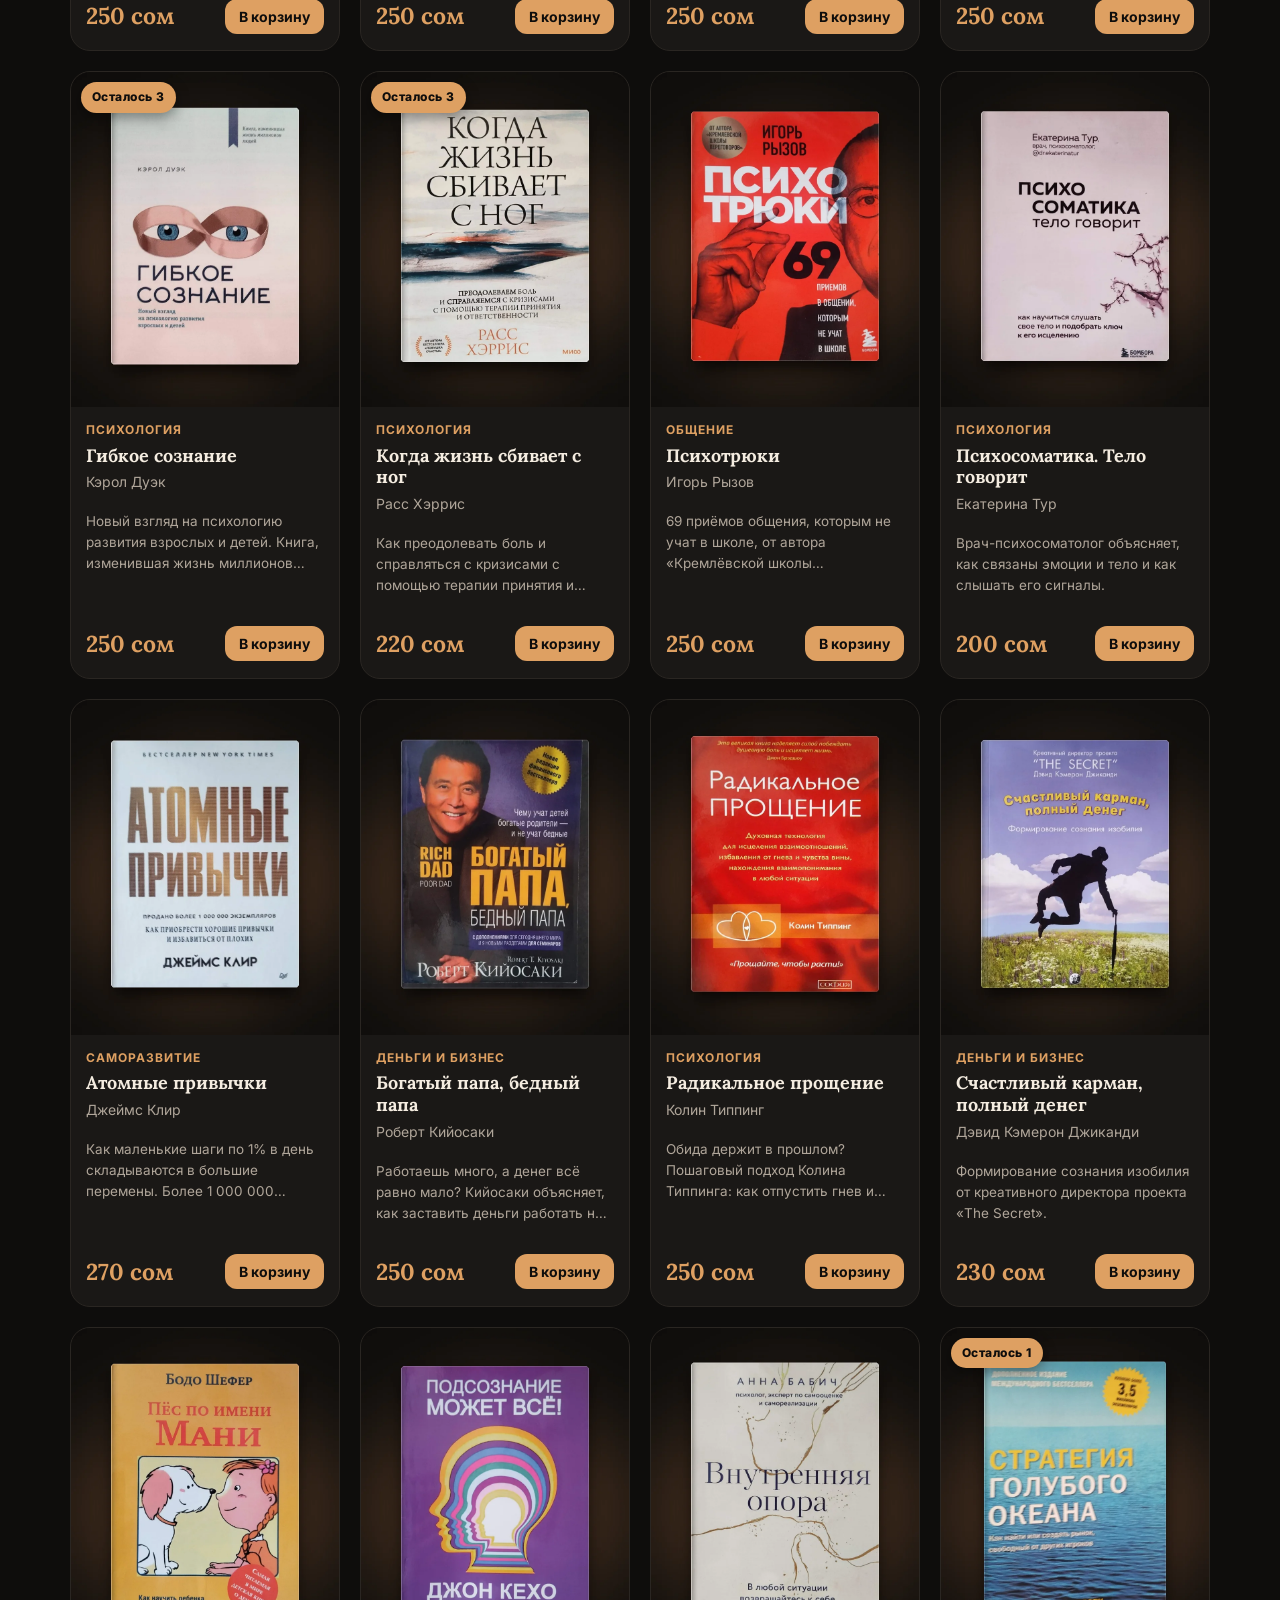
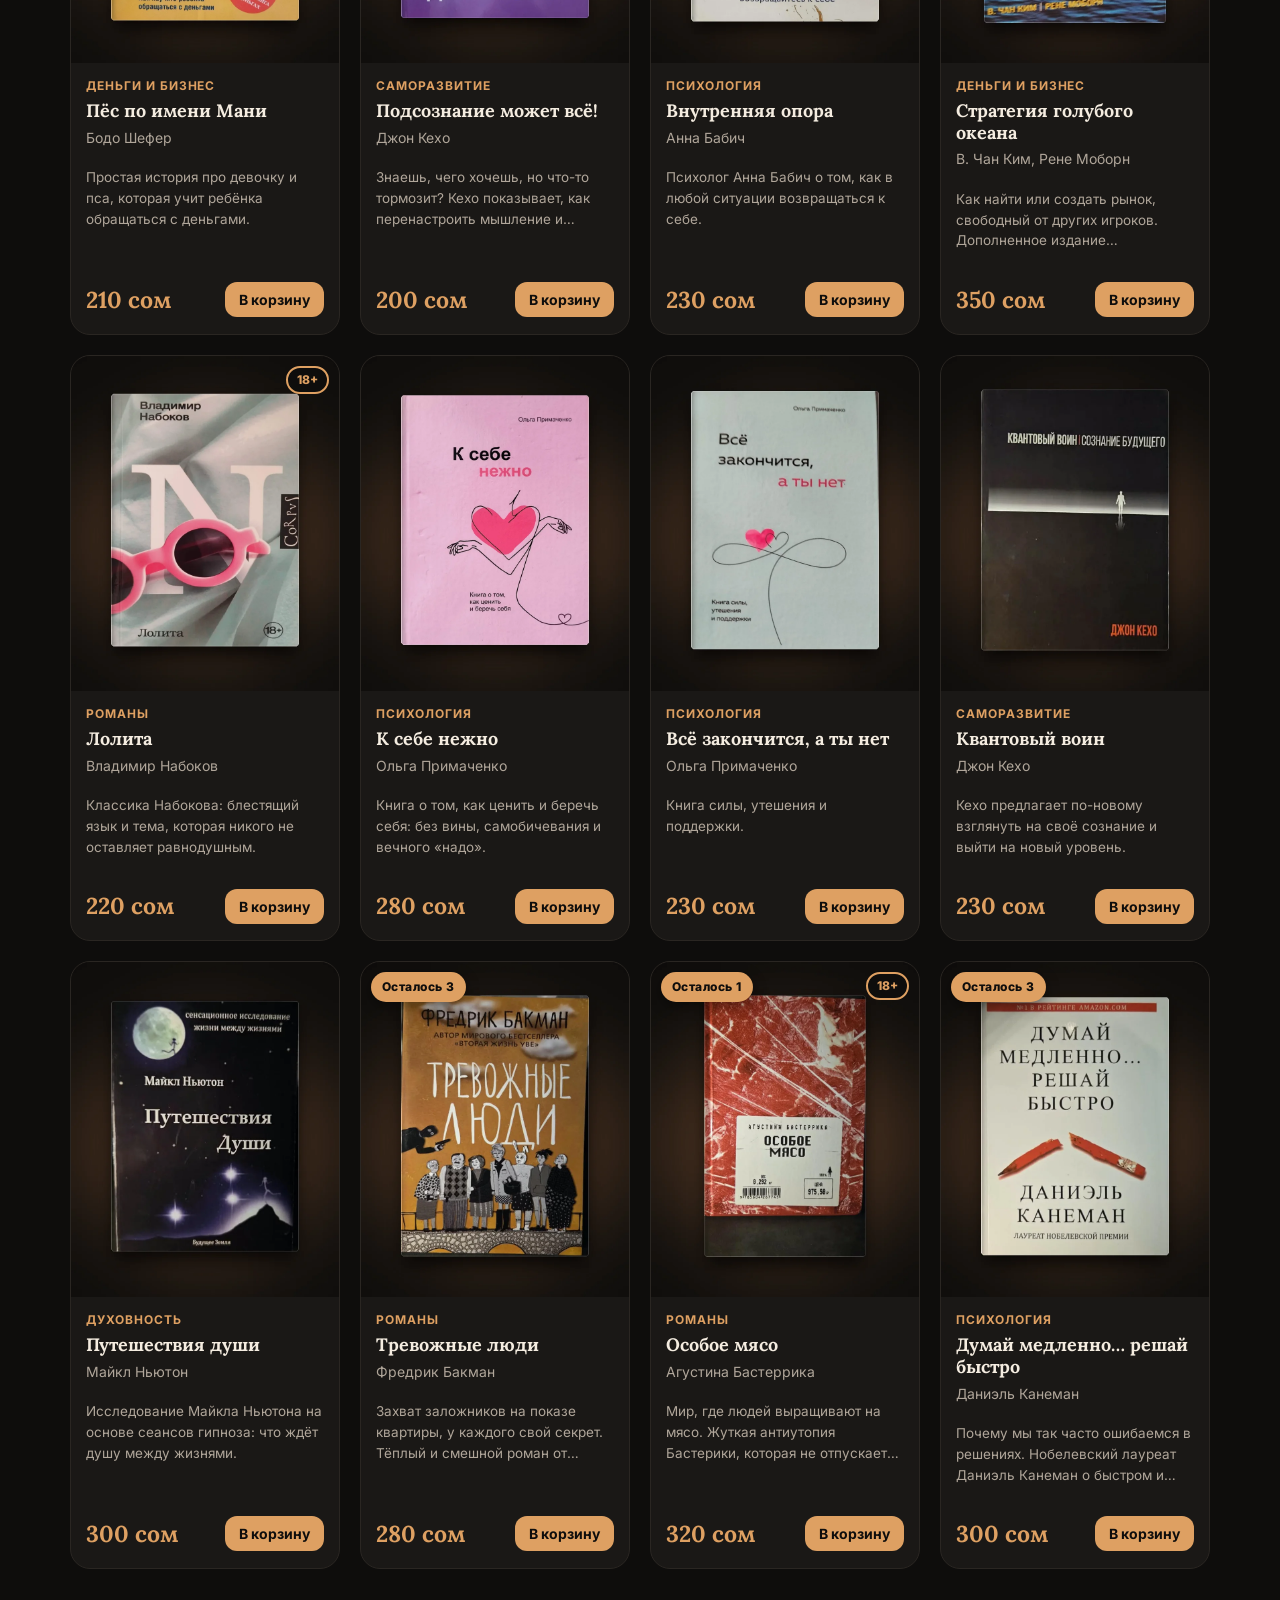
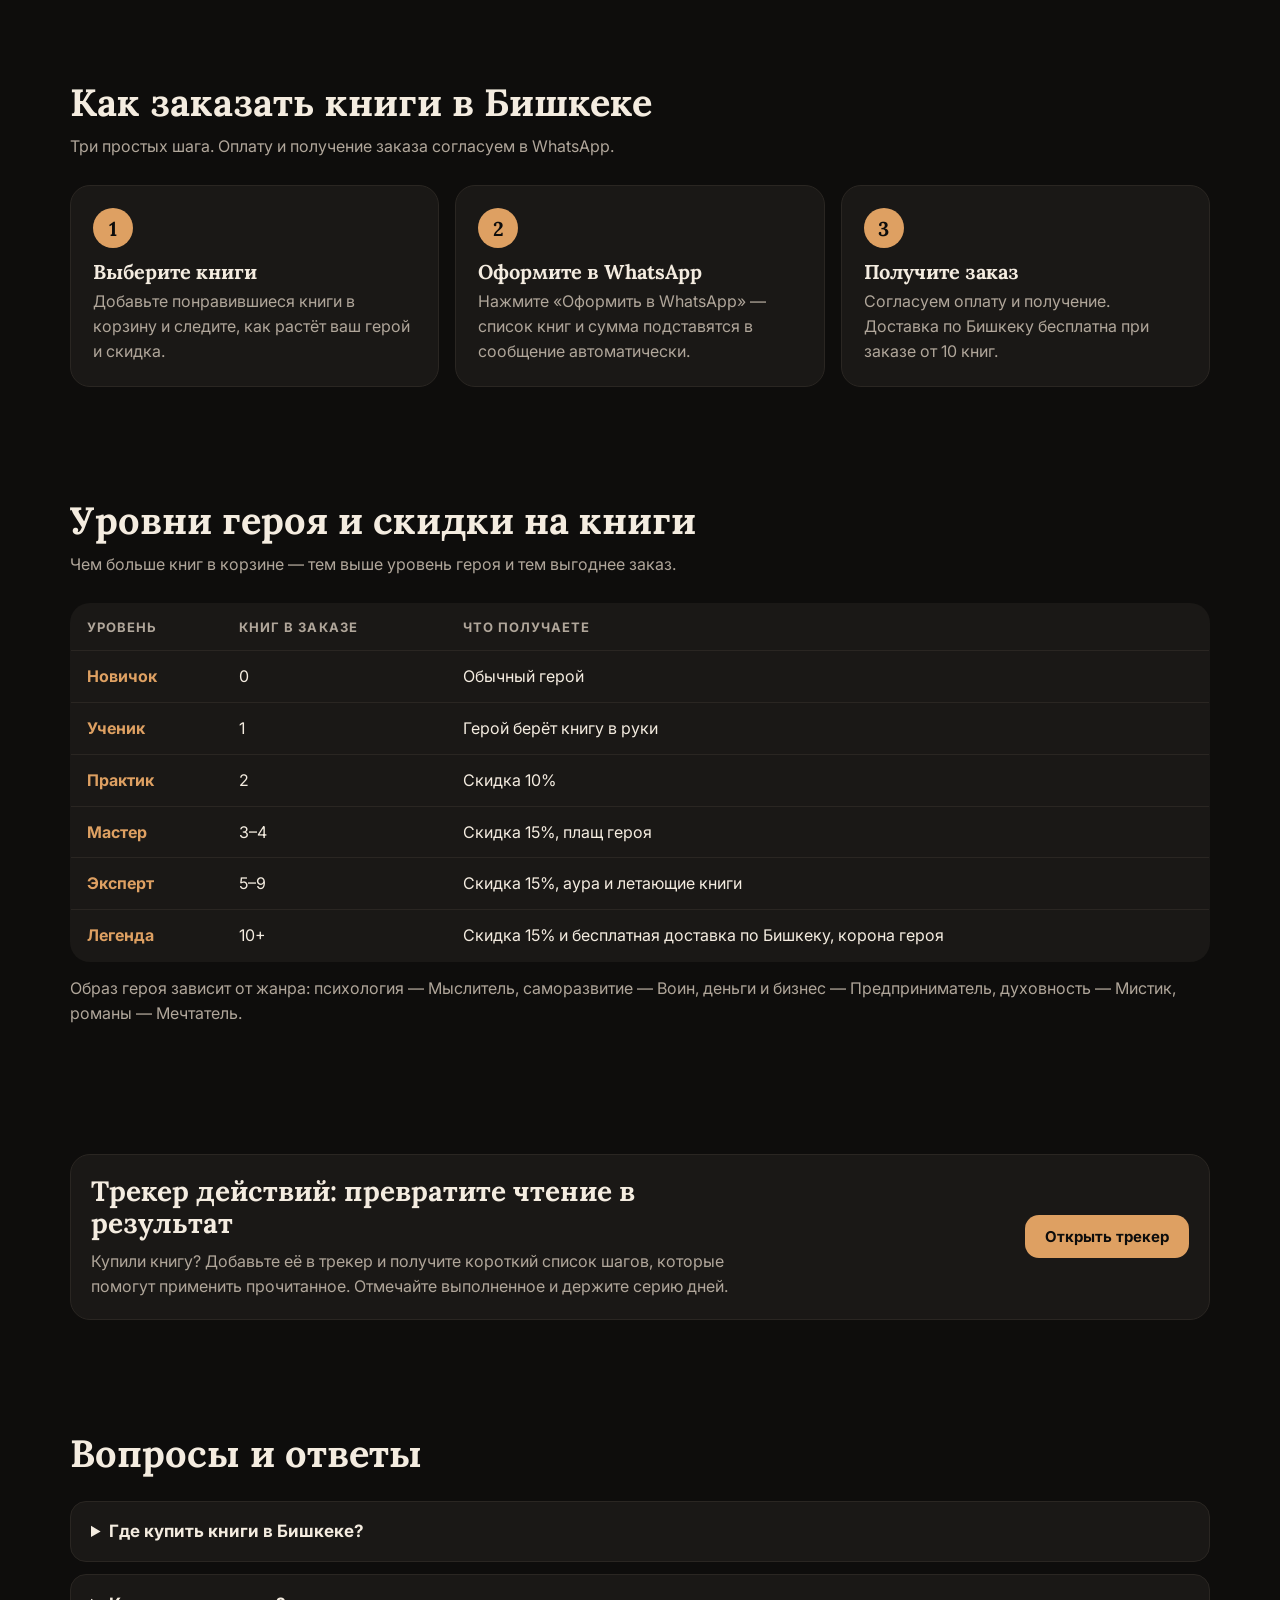
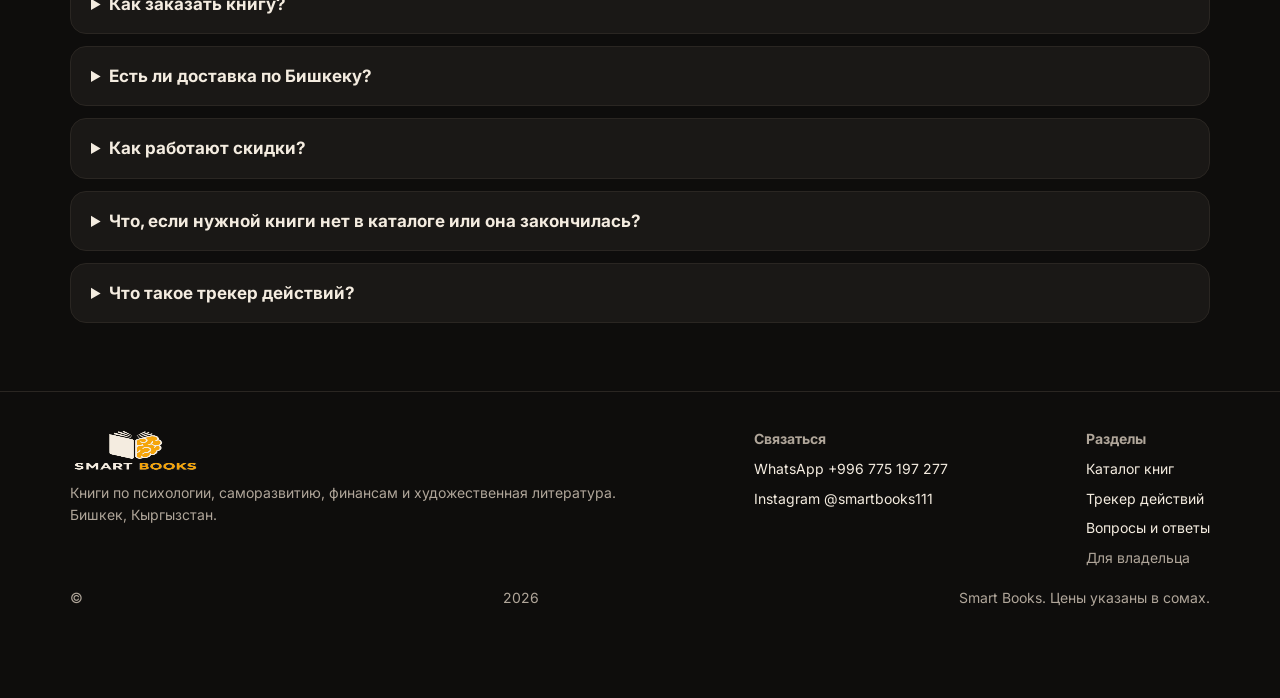
==== commit ff836446: "Update index.html" ====
--- a/smartbooks_site/index.html
+++ b/smartbooks_site/index.html
@@ -19,6 +19,18 @@
 <link rel="preconnect" href="https://fonts.googleapis.com"><link rel="preconnect" href="https://fonts.gstatic.com" crossorigin>
 <link href="https://fonts.googleapis.com/css2?family=Inter:wght@400;600;700;800&family=Lora:ital,wght@0,600;0,700;1,600&display=swap" rel="stylesheet">
 <link rel="stylesheet" href="css/style.css">
+ <script async src="https://www.googletagmanager.com/gtm.js?id=GTM-M8H47PRL"></script>
+<script>
+  window.dataLayer = window.dataLayer || [];
+  function gtag(){dataLayer.push(arguments);}
+  gtag('js', new Date());
+</script>
+ <script async src="https://www.googletagmanager.com/gtm.js?id=GTM-NVVBT86W"></script>
+<script>
+  window.dataLayer = window.dataLayer || [];
+  function gtag(){dataLayer.push(arguments);}
+  gtag('js', new Date());
+</script>
 <script type="application/ld+json">{"@context": "https://schema.org", "@graph": [{"@type": "Store", "name": "Smart Books", "description": "Магазин книг в Бишкеке: психология, саморазвитие, деньги, романы.", "image": "img/og.jpg", "telephone": "+996775197277", "address": {"@type": "PostalAddress", "addressLocality": "Бишкек", "addressCountry": "KG"}, "areaServed": "Бишкек", "sameAs": ["https://www.instagram.com/smartbooks111"], "priceRange": "200–450 KGS"}, {"@type": "ItemList", "name": "Каталог книг Smart Books", "itemListElement": [{"@type": "ListItem", "position": 1, "item": {"@type": "Product", "name": "Такие разные миры", "image": "img/books/takie-raznye-miry.webp", "description": "Два мира, которые не должны были встретиться, и притяжение, которое сильнее любых различий.", "category": "Романы", "offers": {"@type": "Offer", "price": 250, "priceCurrency": "KGS", "availability": "https://schema.org/InStock"}}}, {"@type": "ListItem", "position": 2, "item": {"@type": "Product", "name": "Гений коммуникации", "image": "img/books/genij-kommunikacii.webp", "description": "11 навыков эффективного общения: как притягивать людей и превращать их в союзников.", "category": "Общение", "offers": {"@type": "Offer", "price": 250, "priceCurrency": "KGS", "availability": "https://schema.org/InStock"}}}, {"@type": "ListItem", "position": 3, "item": {"@type": "Product", "name": "Самурай без меча", "image": "img/books/samuraj-bez-mecha.webp", "description": "Побеждать не силой оружия, а силой разума: стратегия и мышление по-японски.", "category": "Саморазвитие", "offers": {"@type": "Offer", "price": 250, "priceCurrency": "KGS", "availability": "https://schema.org/InStock"}}}, {"@type": "ListItem", "position": 4, "item": {"@type": "Product", "name": "Тонкое искусство пофигизма", "image": "img/books/tonkoe-iskusstvo-pofigizma.webp", "description": "Парадоксальный способ жить счастливо: перестать переживать о том, что не важно. Бестселлер New York Times.", "category": "Саморазвитие", "offers": {"@type": "Offer", "price": 250, "priceCurrency": "KGS", "availability": "https://schema.org/InStock"}}}, {"@type": "ListItem", "position": 5, "item": {"@type": "Product", "name": "Гибкое сознание", "image": "img/books/gibkoe-soznanie.webp", "description": "Новый взгляд на психологию развития взрослых и детей. Книга, изменившая жизнь миллионов людей.", "category": "Психология", "offers": {"@type": "Offer", "price": 250, "priceCurrency": "KGS", "availability": "https://schema.org/InStock"}}}, {"@type": "ListItem", "position": 6, "item": {"@type": "Product", "name": "Когда жизнь сбивает с ног", "image": "img/books/kogda-zhizn-sbivaet-s-nog.webp", "description": "Как преодолевать боль и справляться с кризисами с помощью терапии принятия и ответственности.", "category": "Психология", "offers": {"@type": "Offer", "price": 220, "priceCurrency": "KGS", "availability": "https://schema.org/InStock"}}}, {"@type": "ListItem", "position": 7, "item": {"@type": "Product", "name": "Психотрюки", "image": "img/books/psihotryuki.webp", "description": "69 приёмов общения, которым не учат в школе, от автора «Кремлёвской школы переговоров».", "category": "Общение", "offers": {"@type": "Offer", "price": 250, "priceCurrency": "KGS", "availability": "https://schema.org/InStock"}}}, {"@type": "ListItem", "position": 8, "item": {"@type": "Product", "name": "Психосоматика. Тело говорит", "image": "img/books/psihosomatika.webp", "description": "Врач-психосоматолог объясняет, как связаны эмоции и тело и как слышать его сигналы.", "category": "Психология", "offers": {"@type": "Offer", "price": 200, "priceCurrency": "KGS", "availability": "https://schema.org/InStock"}}}, {"@type": "ListItem", "position": 9, "item": {"@type": "Product", "name": "Атомные привычки", "image": "img/books/atomnye-privychki.webp", "description": "Как маленькие шаги по 1% в день складываются в большие перемены. Более 1 000 000 проданных экземпляров.", "category": "Саморазвитие", "offers": {"@type": "Offer", "price": 270, "priceCurrency": "KGS", "availability": "https://schema.org/InStock"}}}, {"@type": "ListItem", "position": 10, "item": {"@type": "Product", "name": "Богатый папа, бедный папа", "image": "img/books/bogatyj-papa-bednyj-papa.webp", "description": "Работаешь много, а денег всё равно мало? Кийосаки объясняет, как заставить деньги работать на тебя.", "category": "Деньги и бизнес", "offers": {"@type": "Offer", "price": 250, "priceCurrency": "KGS", "availability": "https://schema.org/InStock"}}}, {"@type": "ListItem", "position": 11, "item": {"@type": "Product", "name": "Радикальное прощение", "image": "img/books/radikalnoe-proshchenie.webp", "description": "Обида держит в прошлом? Пошаговый подход Колина Типпинга: как отпустить гнев и вину.", "category": "Психология", "offers": {"@type": "Offer", "price": 250, "priceCurrency": "KGS", "availability": "https://schema.org/InStock"}}}, {"@type": "ListItem", "position": 12, "item": {"@type": "Product", "name": "Счастливый карман, полный денег", "image": "img/books/schastlivyj-karman-polnyj-deneg.webp", "description": "Формирование сознания изобилия от креативного директора проекта «The Secret».", "category": "Деньги и бизнес", "offers": {"@type": "Offer", "price": 230, "priceCurrency": "KGS", "availability": "https://schema.org/InStock"}}}, {"@type": "ListItem", "position": 13, "item": {"@type": "Product", "name": "Пёс по имени Мани", "image": "img/books/pyos-po-imeni-mani.webp", "description": "Простая история про девочку и пса, которая учит ребёнка обращаться с деньгами.", "category": "Деньги и бизнес", "offers": {"@type": "Offer", "price": 210, "priceCurrency": "KGS", "availability": "https://schema.org/InStock"}}}, {"@type": "ListItem", "position": 14, "item": {"@type": "Product", "name": "Подсознание может всё!", "image": "img/books/podsoznanie-mozhet-vsyo.webp", "description": "Знаешь, чего хочешь, но что-то тормозит? Кехо показывает, как перенастроить мышление и двигаться к цели.", "category": "Саморазвитие", "offers": {"@type": "Offer", "price": 200, "priceCurrency": "KGS", "availability": "https://schema.org/InStock"}}}, {"@type": "ListItem", "position": 15, "item": {"@type": "Product", "name": "Внутренняя опора", "image": "img/books/vnutrennyaya-opora.webp", "description": "Психолог Анна Бабич о том, как в любой ситуации возвращаться к себе.", "category": "Психология", "offers": {"@type": "Offer", "price": 230, "priceCurrency": "KGS", "availability": "https://schema.org/InStock"}}}, {"@type": "ListItem", "position": 16, "item": {"@type": "Product", "name": "Стратегия голубого океана", "image": "img/books/strategiya-golubogo-okeana.webp", "description": "Как найти или создать рынок, свободный от других игроков. Дополненное издание международного бестселлера.", "category": "Деньги и бизнес", "offers": {"@type": "Offer", "price": 350, "priceCurrency": "KGS", "availability": "https://schema.org/InStock"}}}, {"@type": "ListItem", "position": 17, "item": {"@type": "Product", "name": "Лолита", "image": "img/books/lolita.webp", "description": "Классика Набокова: блестящий язык и тема, которая никого не оставляет равнодушным.", "category": "Романы", "offers": {"@type": "Offer", "price": 220, "priceCurrency": "KGS", "availability": "https://schema.org/InStock"}}}, {"@type": "ListItem", "position": 18, "item": {"@type": "Product", "name": "К себе нежно", "image": "img/books/k-sebe-nezhno.webp", "description": "Книга о том, как ценить и беречь себя: без вины, самобичевания и вечного «надо».", "category": "Психология", "offers": {"@type": "Offer", "price": 280, "priceCurrency": "KGS", "availability": "https://schema.org/InStock"}}}, {"@type": "ListItem", "position": 19, "item": {"@type": "Product", "name": "Всё закончится, а ты нет", "image": "img/books/vsyo-zakonchitsya-a-ty-net.webp", "description": "Книга силы, утешения и поддержки.", "category": "Психология", "offers": {"@type": "Offer", "price": 230, "priceCurrency": "KGS", "availability": "https://schema.org/InStock"}}}, {"@type": "ListItem", "position": 20, "item": {"@type": "Product", "name": "Квантовый воин", "image": "img/books/kvantovyj-voin.webp", "description": "Кехо предлагает по-новому взглянуть на своё сознание и выйти на новый уровень.", "category": "Саморазвитие", "offers": {"@type": "Offer", "price": 230, "priceCurrency": "KGS", "availability": "https://schema.org/InStock"}}}, {"@type": "ListItem", "position": 21, "item": {"@type": "Product", "name": "Путешествия души", "image": "img/books/puteshestviya-dushi.webp", "description": "Исследование Майкла Ньютона на основе сеансов гипноза: что ждёт душу между жизнями.", "category": "Духовность", "offers": {"@type": "Offer", "price": 300, "priceCurrency": "KGS", "availability": "https://schema.org/InStock"}}}, {"@type": "ListItem", "position": 22, "item": {"@type": "Product", "name": "Тревожные люди", "image": "img/books/trevozhnye-lyudi.webp", "description": "Захват заложников на показе квартиры, у каждого свой секрет. Тёплый и смешной роман от автора «Второй жизни Уве».", "category": "Романы", "offers": {"@type": "Offer", "price": 280, "priceCurrency": "KGS", "availability": "https://schema.org/InStock"}}}, {"@type": "ListItem", "position": 23, "item": {"@type": "Product", "name": "Особое мясо", "image": "img/books/osoboe-myaso.webp", "description": "Мир, где людей выращивают на мясо. Жуткая антиутопия Бастерики, которая не отпускает до последней страницы.", "category": "Романы", "offers": {"@type": "Offer", "price": 320, "priceCurrency": "KGS", "availability": "https://schema.org/InStock"}}}, {"@type": "ListItem", "position": 24, "item": {"@type": "Product", "name": "Думай медленно… решай быстро", "image": "img/books/dumaj-medlenno-reshaj-bystro.webp", "description": "Почему мы так часто ошибаемся в решениях. Нобелевский лауреат Даниэль Канеман о быстром и медленном мышлении.", "category": "Психология", "offers": {"@type": "Offer", "price": 300, "priceCurrency": "KGS", "availability": "https://schema.org/InStock"}}}]}, {"@type": "FAQPage", "mainEntity": [{"@type": "Question", "name": "Где купить книги в Бишкеке?", "acceptedAnswer": {"@type": "Answer", "text": "В Smart Books: выберите книги в каталоге, добавьте в корзину и оформите заказ в WhatsApp. Мы работаем в Бишкеке."}}, {"@type": "Question", "name": "Как заказать книгу?", "acceptedAnswer": {"@type": "Answer", "text": "Добавьте книги в корзину и нажмите «Оформить в WhatsApp» — сообщение с заказом подготовится автоматически. Или напишите нам в WhatsApp +996 775 197 277 или в Instagram @smartbooks111."}}, {"@type": "Question", "name": "Есть ли доставка по Бишкеку?", "acceptedAnswer": {"@type": "Answer", "text": "Да. При заказе от 10 книг доставка по Бишкеку бесплатная. В остальных случаях стоимость и способ получения уточним в WhatsApp."}}, {"@type": "Question", "name": "Как работают скидки?", "acceptedAnswer": {"@type": "Answer", "text": "Две книги в заказе — скидка 10%, три и больше — 15%. Скидка считается автоматически в корзине."}}, {"@type": "Question", "name": "Что, если нужной книги нет в каталоге или она закончилась?", "acceptedAnswer": {"@type": "Answer", "text": "Напишите нам в WhatsApp или Instagram — подскажем по наличию и постараемся найти нужную книгу."}}, {"@type": "Question", "name": "Что такое трекер действий?", "acceptedAnswer": {"@type": "Answer", "text": "Это страница, где после покупки книги вы получаете список конкретных шагов, чтобы применить прочитанное на практике, и отмечаете выполненные."}}]}]}</script>
 </head>
 <body>
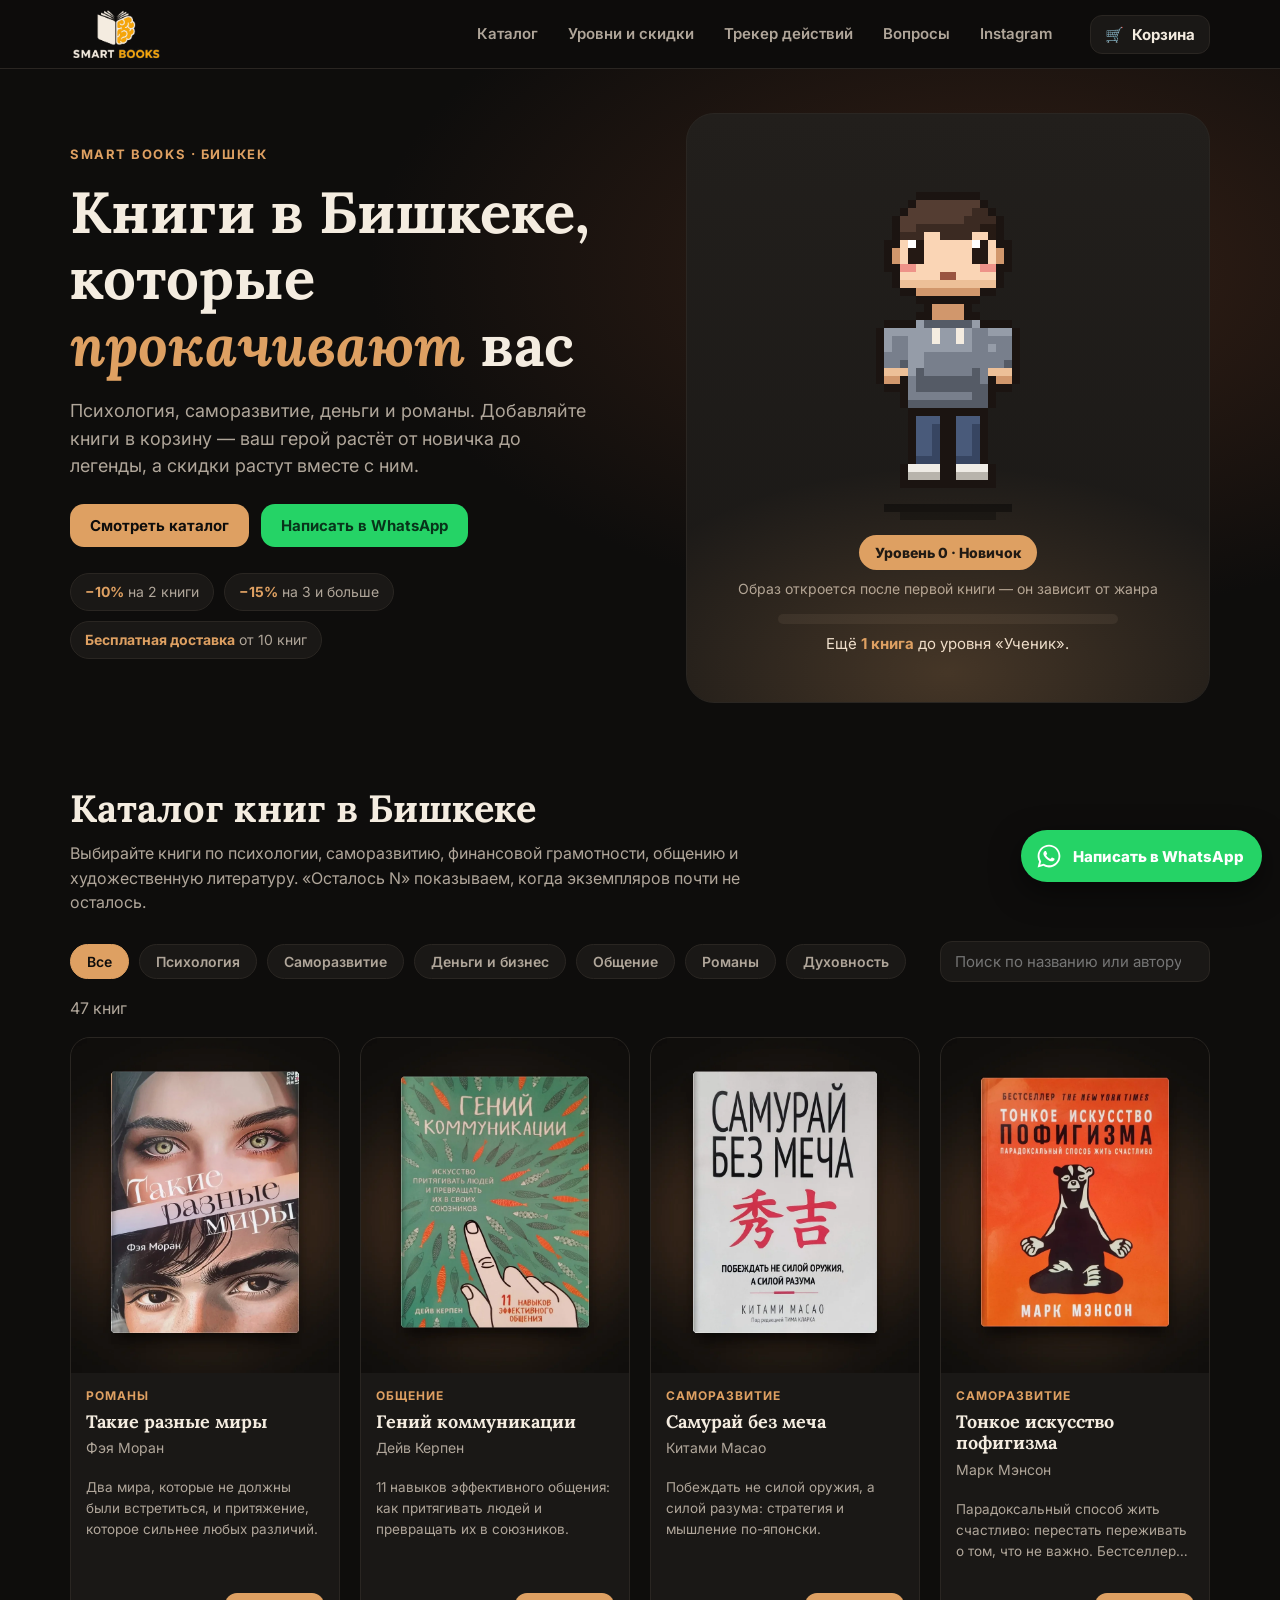
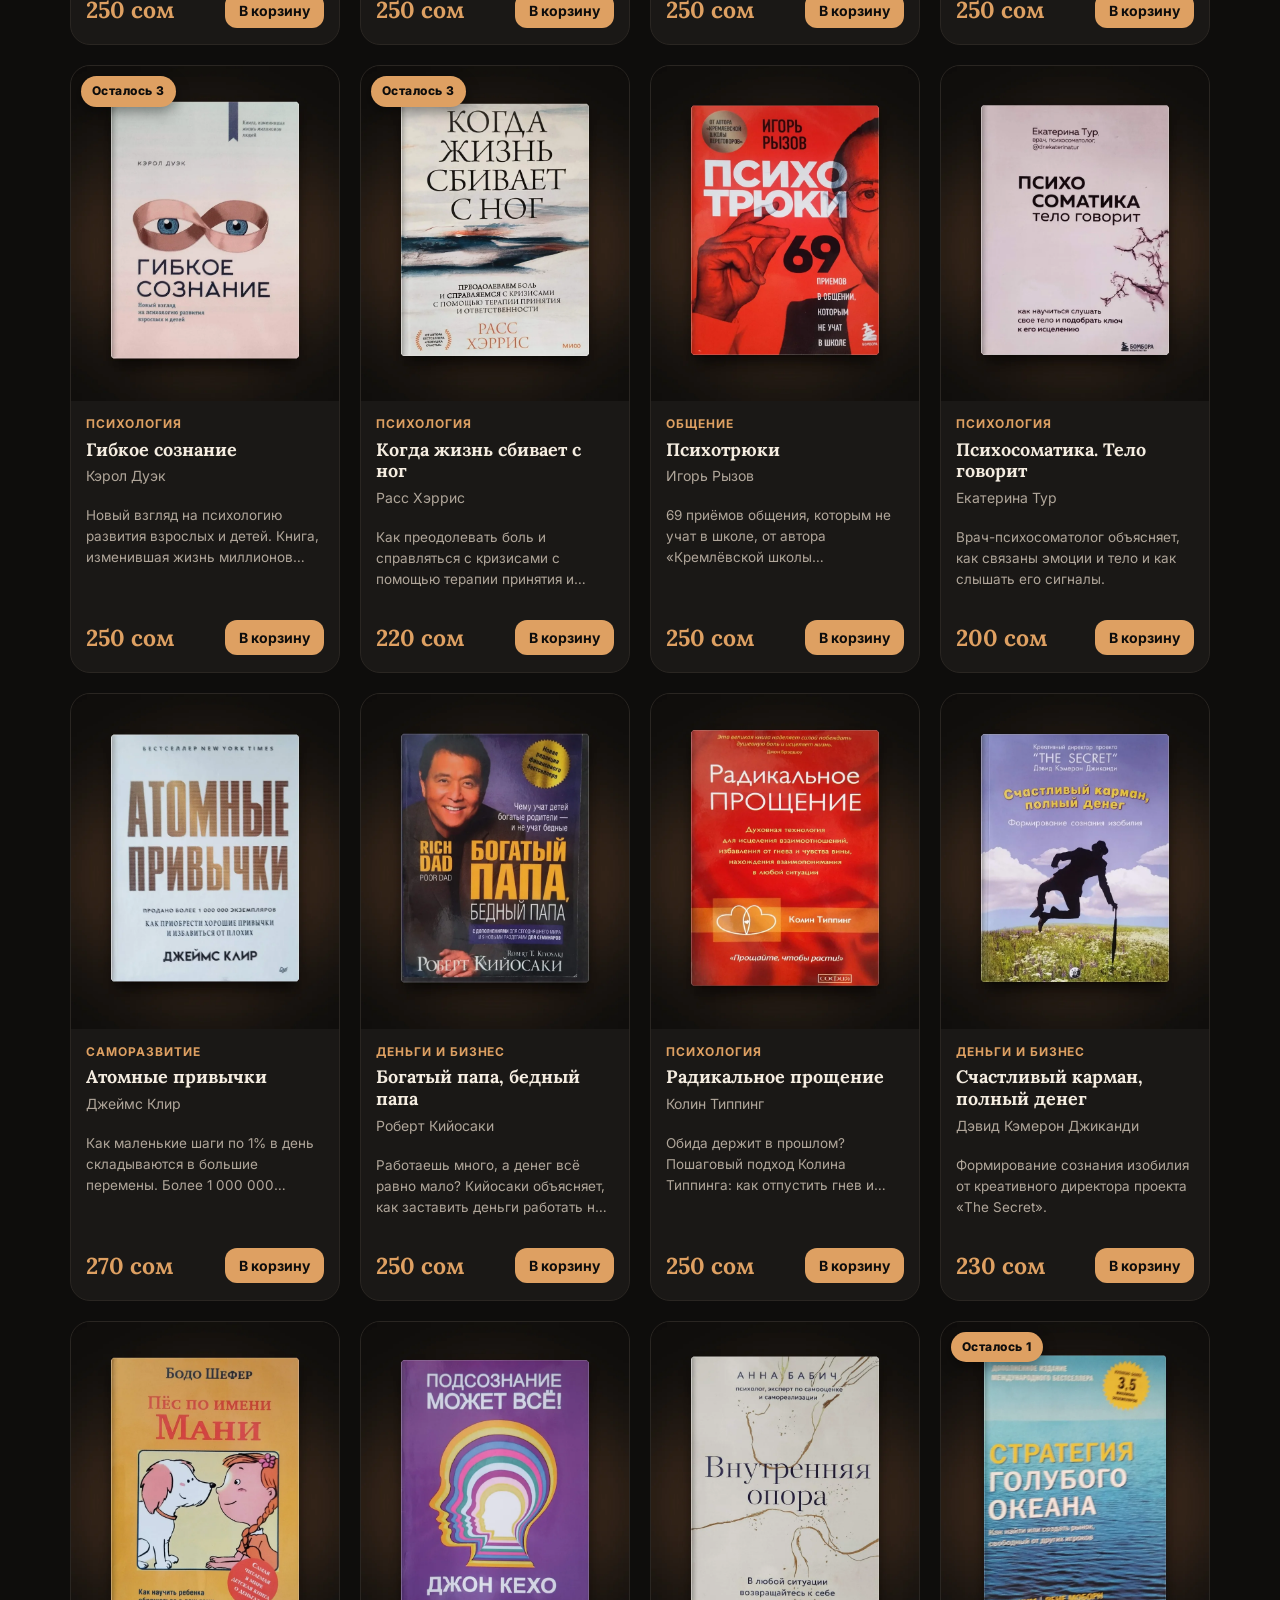
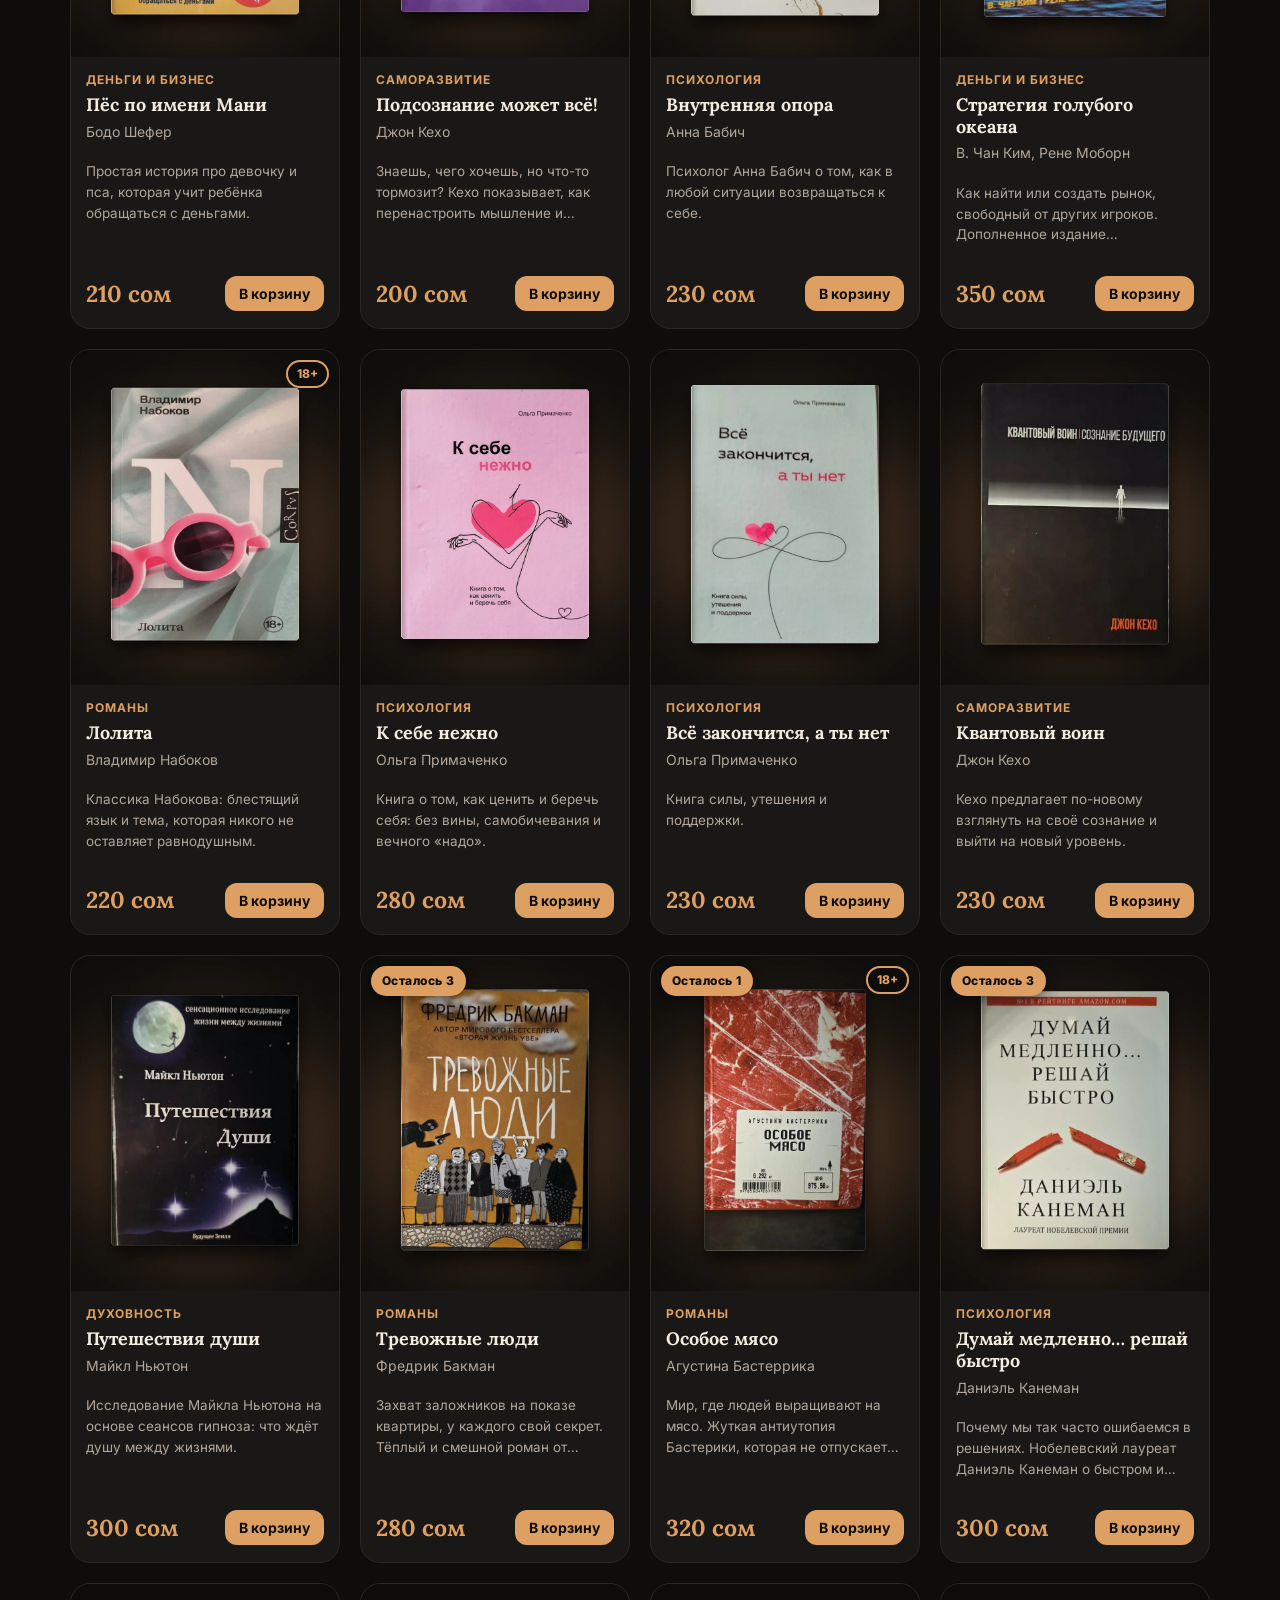
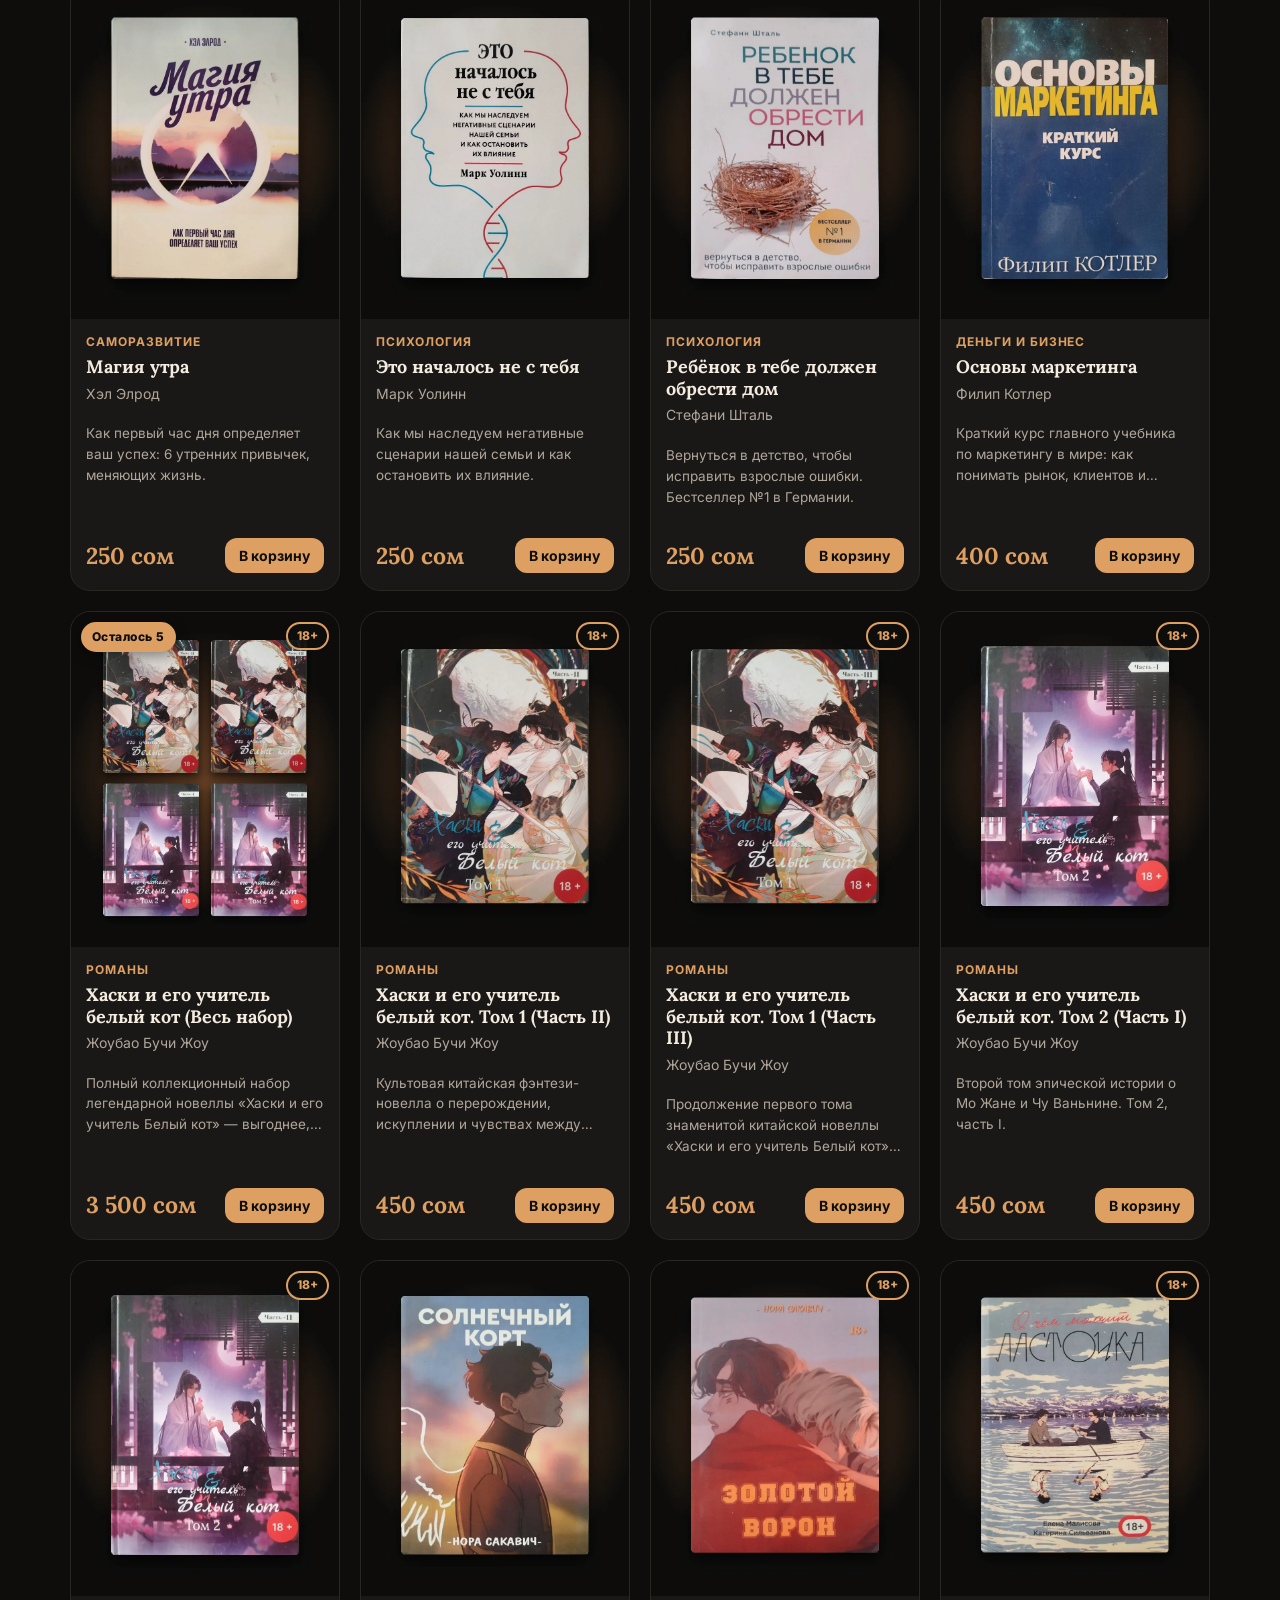
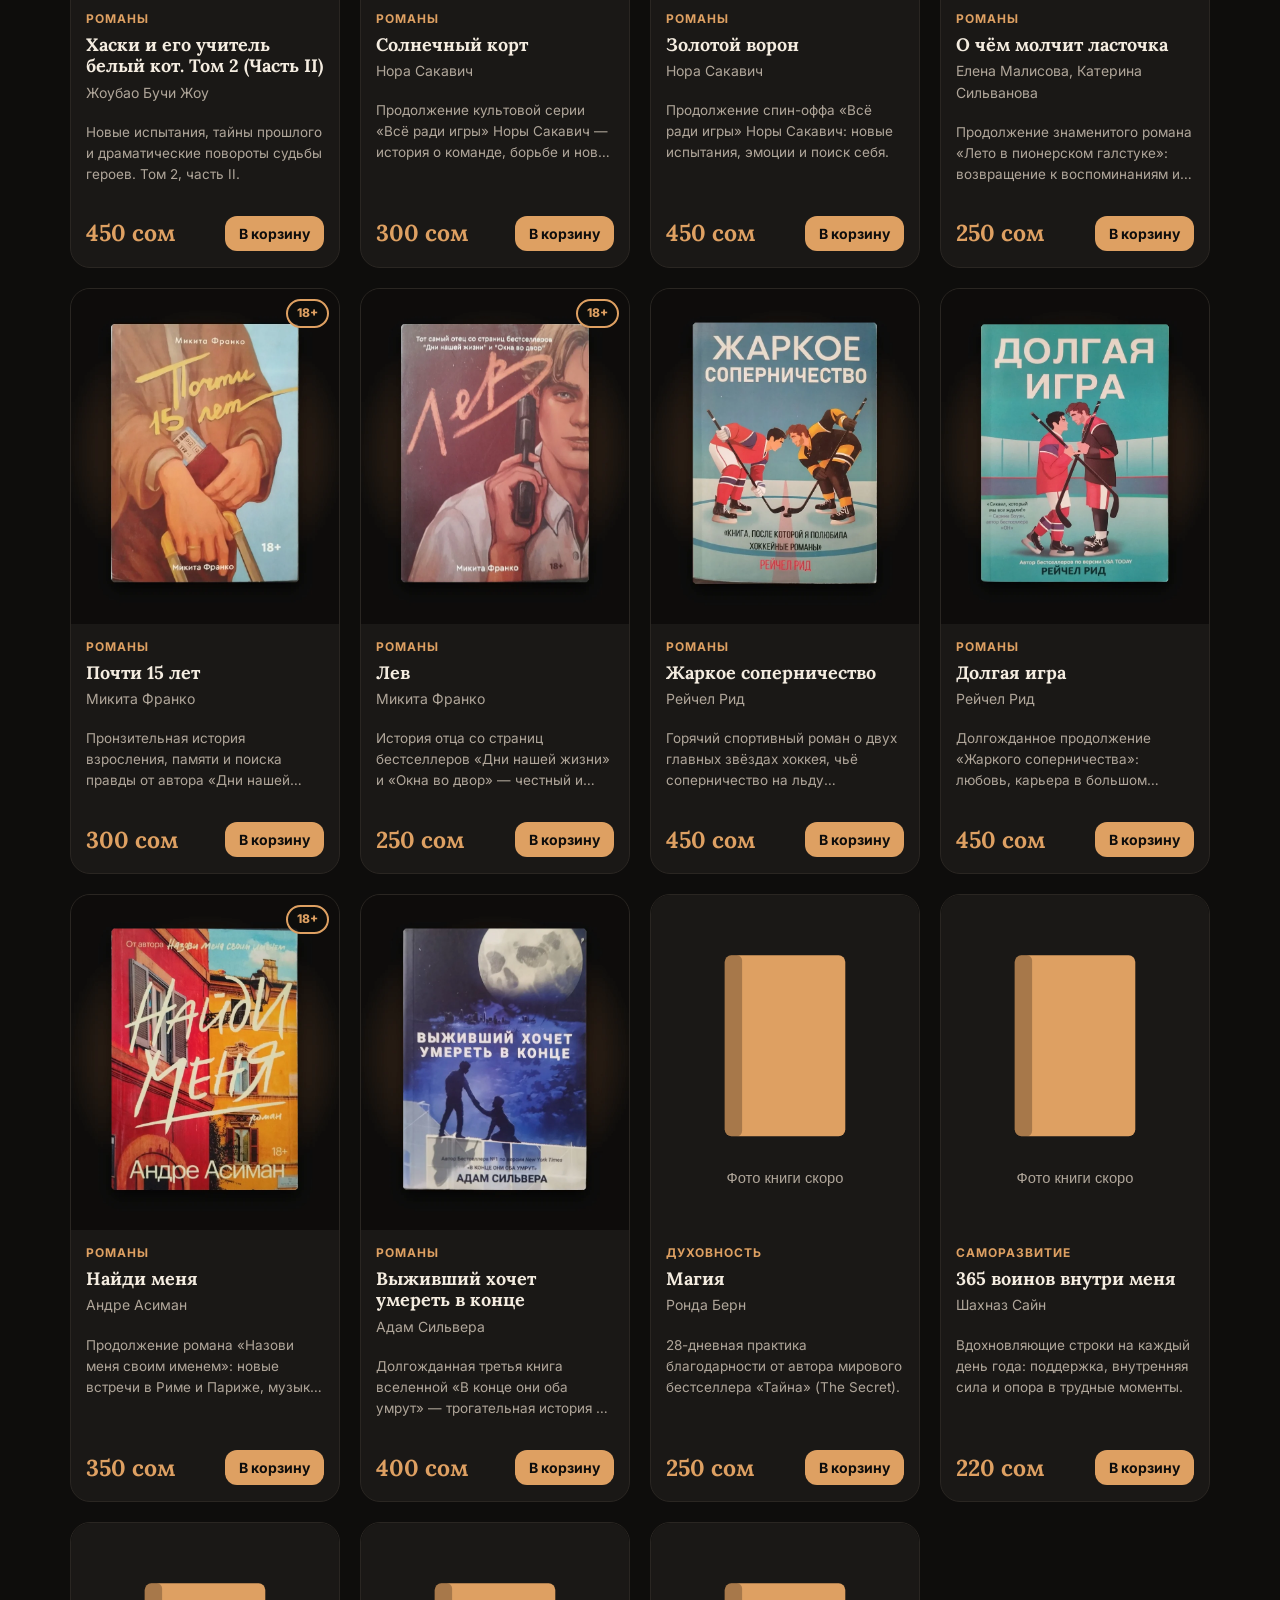
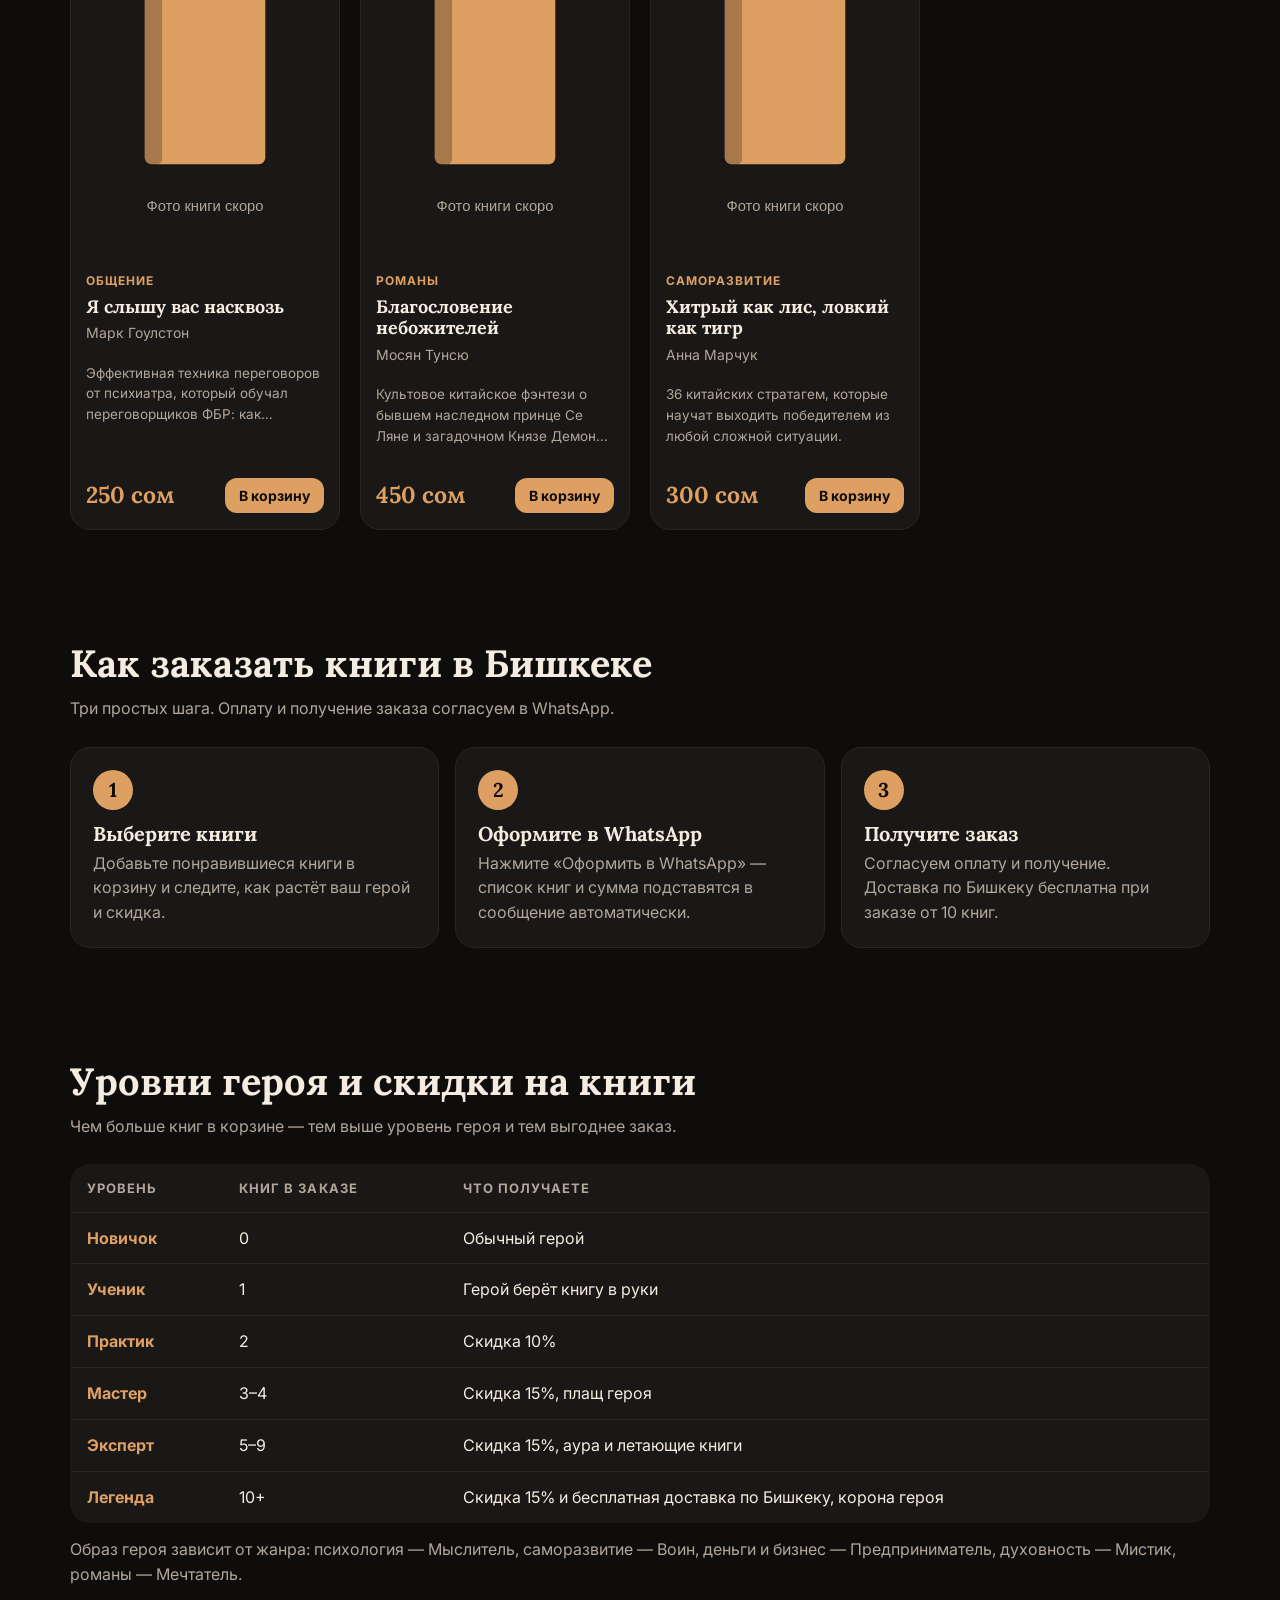
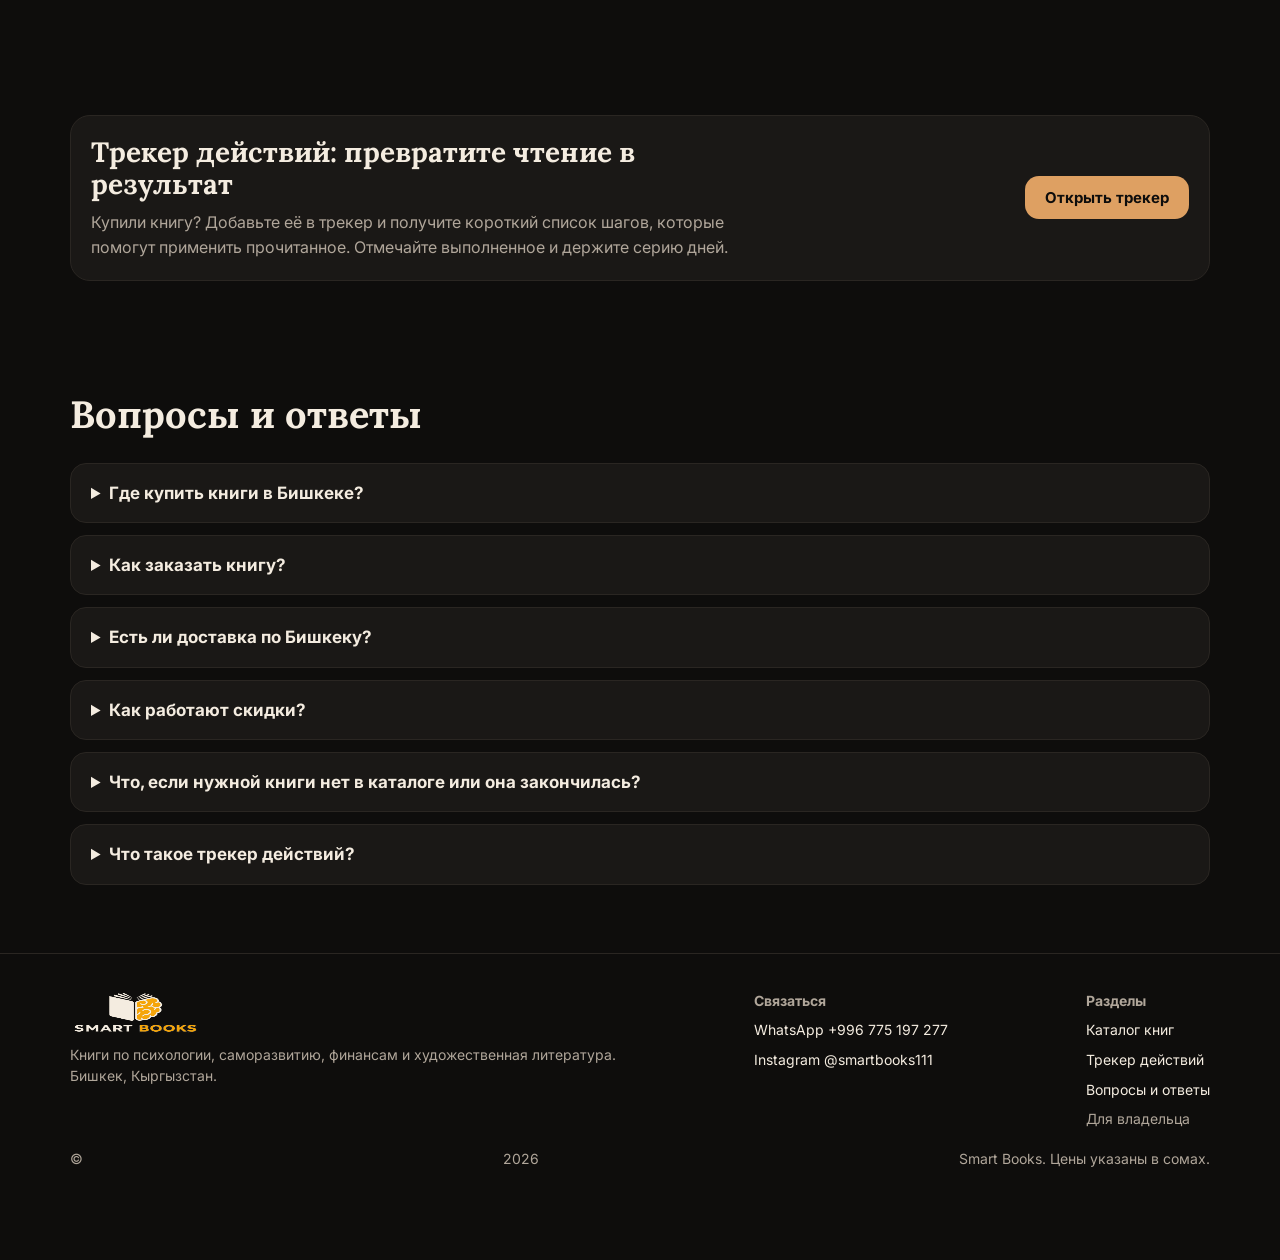
==== commit 4e643190: "Add new books, process book cover cards, and redesign hero in pixel art" ====
--- a/smartbooks_site/index.html
+++ b/smartbooks_site/index.html
@@ -20,6 +20,7 @@
 <link href="https://fonts.googleapis.com/css2?family=Inter:wght@400;600;700;800&family=Lora:ital,wght@0,600;0,700;1,600&display=swap" rel="stylesheet">
 <link rel="stylesheet" href="css/style.css">
  <script async src="https://www.googletagmanager.com/gtm.js?id=GTM-M8H47PRL"></script>
+ <meta name="google-site-verification" content="34wOhlYxT77lx4bWL8QBewnBjPPC1MIXYSb_aEowmHY" />
 <script>
   window.dataLayer = window.dataLayer || [];
   function gtag(){dataLayer.push(arguments);}
@@ -31,7 +32,14 @@
   function gtag(){dataLayer.push(arguments);}
   gtag('js', new Date());
 </script>
-<script type="application/ld+json">{"@context": "https://schema.org", "@graph": [{"@type": "Store", "name": "Smart Books", "description": "Магазин книг в Бишкеке: психология, саморазвитие, деньги, романы.", "image": "img/og.jpg", "telephone": "+996775197277", "address": {"@type": "PostalAddress", "addressLocality": "Бишкек", "addressCountry": "KG"}, "areaServed": "Бишкек", "sameAs": ["https://www.instagram.com/smartbooks111"], "priceRange": "200–450 KGS"}, {"@type": "ItemList", "name": "Каталог книг Smart Books", "itemListElement": [{"@type": "ListItem", "position": 1, "item": {"@type": "Product", "name": "Такие разные миры", "image": "img/books/takie-raznye-miry.webp", "description": "Два мира, которые не должны были встретиться, и притяжение, которое сильнее любых различий.", "category": "Романы", "offers": {"@type": "Offer", "price": 250, "priceCurrency": "KGS", "availability": "https://schema.org/InStock"}}}, {"@type": "ListItem", "position": 2, "item": {"@type": "Product", "name": "Гений коммуникации", "image": "img/books/genij-kommunikacii.webp", "description": "11 навыков эффективного общения: как притягивать людей и превращать их в союзников.", "category": "Общение", "offers": {"@type": "Offer", "price": 250, "priceCurrency": "KGS", "availability": "https://schema.org/InStock"}}}, {"@type": "ListItem", "position": 3, "item": {"@type": "Product", "name": "Самурай без меча", "image": "img/books/samuraj-bez-mecha.webp", "description": "Побеждать не силой оружия, а силой разума: стратегия и мышление по-японски.", "category": "Саморазвитие", "offers": {"@type": "Offer", "price": 250, "priceCurrency": "KGS", "availability": "https://schema.org/InStock"}}}, {"@type": "ListItem", "position": 4, "item": {"@type": "Product", "name": "Тонкое искусство пофигизма", "image": "img/books/tonkoe-iskusstvo-pofigizma.webp", "description": "Парадоксальный способ жить счастливо: перестать переживать о том, что не важно. Бестселлер New York Times.", "category": "Саморазвитие", "offers": {"@type": "Offer", "price": 250, "priceCurrency": "KGS", "availability": "https://schema.org/InStock"}}}, {"@type": "ListItem", "position": 5, "item": {"@type": "Product", "name": "Гибкое сознание", "image": "img/books/gibkoe-soznanie.webp", "description": "Новый взгляд на психологию развития взрослых и детей. Книга, изменившая жизнь миллионов людей.", "category": "Психология", "offers": {"@type": "Offer", "price": 250, "priceCurrency": "KGS", "availability": "https://schema.org/InStock"}}}, {"@type": "ListItem", "position": 6, "item": {"@type": "Product", "name": "Когда жизнь сбивает с ног", "image": "img/books/kogda-zhizn-sbivaet-s-nog.webp", "description": "Как преодолевать боль и справляться с кризисами с помощью терапии принятия и ответственности.", "category": "Психология", "offers": {"@type": "Offer", "price": 220, "priceCurrency": "KGS", "availability": "https://schema.org/InStock"}}}, {"@type": "ListItem", "position": 7, "item": {"@type": "Product", "name": "Психотрюки", "image": "img/books/psihotryuki.webp", "description": "69 приёмов общения, которым не учат в школе, от автора «Кремлёвской школы переговоров».", "category": "Общение", "offers": {"@type": "Offer", "price": 250, "priceCurrency": "KGS", "availability": "https://schema.org/InStock"}}}, {"@type": "ListItem", "position": 8, "item": {"@type": "Product", "name": "Психосоматика. Тело говорит", "image": "img/books/psihosomatika.webp", "description": "Врач-психосоматолог объясняет, как связаны эмоции и тело и как слышать его сигналы.", "category": "Психология", "offers": {"@type": "Offer", "price": 200, "priceCurrency": "KGS", "availability": "https://schema.org/InStock"}}}, {"@type": "ListItem", "position": 9, "item": {"@type": "Product", "name": "Атомные привычки", "image": "img/books/atomnye-privychki.webp", "description": "Как маленькие шаги по 1% в день складываются в большие перемены. Более 1 000 000 проданных экземпляров.", "category": "Саморазвитие", "offers": {"@type": "Offer", "price": 270, "priceCurrency": "KGS", "availability": "https://schema.org/InStock"}}}, {"@type": "ListItem", "position": 10, "item": {"@type": "Product", "name": "Богатый папа, бедный папа", "image": "img/books/bogatyj-papa-bednyj-papa.webp", "description": "Работаешь много, а денег всё равно мало? Кийосаки объясняет, как заставить деньги работать на тебя.", "category": "Деньги и бизнес", "offers": {"@type": "Offer", "price": 250, "priceCurrency": "KGS", "availability": "https://schema.org/InStock"}}}, {"@type": "ListItem", "position": 11, "item": {"@type": "Product", "name": "Радикальное прощение", "image": "img/books/radikalnoe-proshchenie.webp", "description": "Обида держит в прошлом? Пошаговый подход Колина Типпинга: как отпустить гнев и вину.", "category": "Психология", "offers": {"@type": "Offer", "price": 250, "priceCurrency": "KGS", "availability": "https://schema.org/InStock"}}}, {"@type": "ListItem", "position": 12, "item": {"@type": "Product", "name": "Счастливый карман, полный денег", "image": "img/books/schastlivyj-karman-polnyj-deneg.webp", "description": "Формирование сознания изобилия от креативного директора проекта «The Secret».", "category": "Деньги и бизнес", "offers": {"@type": "Offer", "price": 230, "priceCurrency": "KGS", "availability": "https://schema.org/InStock"}}}, {"@type": "ListItem", "position": 13, "item": {"@type": "Product", "name": "Пёс по имени Мани", "image": "img/books/pyos-po-imeni-mani.webp", "description": "Простая история про девочку и пса, которая учит ребёнка обращаться с деньгами.", "category": "Деньги и бизнес", "offers": {"@type": "Offer", "price": 210, "priceCurrency": "KGS", "availability": "https://schema.org/InStock"}}}, {"@type": "ListItem", "position": 14, "item": {"@type": "Product", "name": "Подсознание может всё!", "image": "img/books/podsoznanie-mozhet-vsyo.webp", "description": "Знаешь, чего хочешь, но что-то тормозит? Кехо показывает, как перенастроить мышление и двигаться к цели.", "category": "Саморазвитие", "offers": {"@type": "Offer", "price": 200, "priceCurrency": "KGS", "availability": "https://schema.org/InStock"}}}, {"@type": "ListItem", "position": 15, "item": {"@type": "Product", "name": "Внутренняя опора", "image": "img/books/vnutrennyaya-opora.webp", "description": "Психолог Анна Бабич о том, как в любой ситуации возвращаться к себе.", "category": "Психология", "offers": {"@type": "Offer", "price": 230, "priceCurrency": "KGS", "availability": "https://schema.org/InStock"}}}, {"@type": "ListItem", "position": 16, "item": {"@type": "Product", "name": "Стратегия голубого океана", "image": "img/books/strategiya-golubogo-okeana.webp", "description": "Как найти или создать рынок, свободный от других игроков. Дополненное издание международного бестселлера.", "category": "Деньги и бизнес", "offers": {"@type": "Offer", "price": 350, "priceCurrency": "KGS", "availability": "https://schema.org/InStock"}}}, {"@type": "ListItem", "position": 17, "item": {"@type": "Product", "name": "Лолита", "image": "img/books/lolita.webp", "description": "Классика Набокова: блестящий язык и тема, которая никого не оставляет равнодушным.", "category": "Романы", "offers": {"@type": "Offer", "price": 220, "priceCurrency": "KGS", "availability": "https://schema.org/InStock"}}}, {"@type": "ListItem", "position": 18, "item": {"@type": "Product", "name": "К себе нежно", "image": "img/books/k-sebe-nezhno.webp", "description": "Книга о том, как ценить и беречь себя: без вины, самобичевания и вечного «надо».", "category": "Психология", "offers": {"@type": "Offer", "price": 280, "priceCurrency": "KGS", "availability": "https://schema.org/InStock"}}}, {"@type": "ListItem", "position": 19, "item": {"@type": "Product", "name": "Всё закончится, а ты нет", "image": "img/books/vsyo-zakonchitsya-a-ty-net.webp", "description": "Книга силы, утешения и поддержки.", "category": "Психология", "offers": {"@type": "Offer", "price": 230, "priceCurrency": "KGS", "availability": "https://schema.org/InStock"}}}, {"@type": "ListItem", "position": 20, "item": {"@type": "Product", "name": "Квантовый воин", "image": "img/books/kvantovyj-voin.webp", "description": "Кехо предлагает по-новому взглянуть на своё сознание и выйти на новый уровень.", "category": "Саморазвитие", "offers": {"@type": "Offer", "price": 230, "priceCurrency": "KGS", "availability": "https://schema.org/InStock"}}}, {"@type": "ListItem", "position": 21, "item": {"@type": "Product", "name": "Путешествия души", "image": "img/books/puteshestviya-dushi.webp", "description": "Исследование Майкла Ньютона на основе сеансов гипноза: что ждёт душу между жизнями.", "category": "Духовность", "offers": {"@type": "Offer", "price": 300, "priceCurrency": "KGS", "availability": "https://schema.org/InStock"}}}, {"@type": "ListItem", "position": 22, "item": {"@type": "Product", "name": "Тревожные люди", "image": "img/books/trevozhnye-lyudi.webp", "description": "Захват заложников на показе квартиры, у каждого свой секрет. Тёплый и смешной роман от автора «Второй жизни Уве».", "category": "Романы", "offers": {"@type": "Offer", "price": 280, "priceCurrency": "KGS", "availability": "https://schema.org/InStock"}}}, {"@type": "ListItem", "position": 23, "item": {"@type": "Product", "name": "Особое мясо", "image": "img/books/osoboe-myaso.webp", "description": "Мир, где людей выращивают на мясо. Жуткая антиутопия Бастерики, которая не отпускает до последней страницы.", "category": "Романы", "offers": {"@type": "Offer", "price": 320, "priceCurrency": "KGS", "availability": "https://schema.org/InStock"}}}, {"@type": "ListItem", "position": 24, "item": {"@type": "Product", "name": "Думай медленно… решай быстро", "image": "img/books/dumaj-medlenno-reshaj-bystro.webp", "description": "Почему мы так часто ошибаемся в решениях. Нобелевский лауреат Даниэль Канеман о быстром и медленном мышлении.", "category": "Психология", "offers": {"@type": "Offer", "price": 300, "priceCurrency": "KGS", "availability": "https://schema.org/InStock"}}}]}, {"@type": "FAQPage", "mainEntity": [{"@type": "Question", "name": "Где купить книги в Бишкеке?", "acceptedAnswer": {"@type": "Answer", "text": "В Smart Books: выберите книги в каталоге, добавьте в корзину и оформите заказ в WhatsApp. Мы работаем в Бишкеке."}}, {"@type": "Question", "name": "Как заказать книгу?", "acceptedAnswer": {"@type": "Answer", "text": "Добавьте книги в корзину и нажмите «Оформить в WhatsApp» — сообщение с заказом подготовится автоматически. Или напишите нам в WhatsApp +996 775 197 277 или в Instagram @smartbooks111."}}, {"@type": "Question", "name": "Есть ли доставка по Бишкеку?", "acceptedAnswer": {"@type": "Answer", "text": "Да. При заказе от 10 книг доставка по Бишкеку бесплатная. В остальных случаях стоимость и способ получения уточним в WhatsApp."}}, {"@type": "Question", "name": "Как работают скидки?", "acceptedAnswer": {"@type": "Answer", "text": "Две книги в заказе — скидка 10%, три и больше — 15%. Скидка считается автоматически в корзине."}}, {"@type": "Question", "name": "Что, если нужной книги нет в каталоге или она закончилась?", "acceptedAnswer": {"@type": "Answer", "text": "Напишите нам в WhatsApp или Instagram — подскажем по наличию и постараемся найти нужную книгу."}}, {"@type": "Question", "name": "Что такое трекер действий?", "acceptedAnswer": {"@type": "Answer", "text": "Это страница, где после покупки книги вы получаете список конкретных шагов, чтобы применить прочитанное на практике, и отмечаете выполненные."}}]}]}</script>
+ <script type="text/javascript">
+    (function(c,l,a,r,i,t,y){
+        c[a]=c[a]||function(){(c[a].q=c[a].q||[]).push(arguments)};
+        t=l.createElement(r);t.async=1;t.src="https://www.clarity.ms/tag/"+i;
+        y=l.getElementsByTagName(r)[0];y.parentNode.insertBefore(t,y);
+    })(window, document, "clarity", "script", "zi8znt5ep6");
+</script>
+<script type="application/ld+json">{"@context": "https://schema.org", "@graph": [{"@type": "Store", "name": "Smart Books", "description": "Магазин книг в Бишкеке: психология, саморазвитие, деньги, романы.", "image": "img/og.jpg", "telephone": "+996775197277", "address": {"@type": "PostalAddress", "addressLocality": "Бишкек", "addressCountry": "KG"}, "areaServed": "Бишкек", "sameAs": ["https://www.instagram.com/smartbooks111"], "priceRange": "200–3500 KGS"}, {"@type": "ItemList", "name": "Каталог книг Smart Books", "itemListElement": [{"@type": "ListItem", "position": 1, "item": {"@type": "Product", "name": "Такие разные миры", "image": "img/books/takie-raznye-miry.webp", "description": "Два мира, которые не должны были встретиться, и притяжение, которое сильнее любых различий.", "category": "Романы", "offers": {"@type": "Offer", "price": 250, "priceCurrency": "KGS", "availability": "https://schema.org/InStock"}}}, {"@type": "ListItem", "position": 2, "item": {"@type": "Product", "name": "Гений коммуникации", "image": "img/books/genij-kommunikacii.webp", "description": "11 навыков эффективного общения: как притягивать людей и превращать их в союзников.", "category": "Общение", "offers": {"@type": "Offer", "price": 250, "priceCurrency": "KGS", "availability": "https://schema.org/InStock"}}}, {"@type": "ListItem", "position": 3, "item": {"@type": "Product", "name": "Самурай без меча", "image": "img/books/samuraj-bez-mecha.webp", "description": "Побеждать не силой оружия, а силой разума: стратегия и мышление по-японски.", "category": "Саморазвитие", "offers": {"@type": "Offer", "price": 250, "priceCurrency": "KGS", "availability": "https://schema.org/InStock"}}}, {"@type": "ListItem", "position": 4, "item": {"@type": "Product", "name": "Тонкое искусство пофигизма", "image": "img/books/tonkoe-iskusstvo-pofigizma.webp", "description": "Парадоксальный способ жить счастливо: перестать переживать о том, что не важно. Бестселлер New York Times.", "category": "Саморазвитие", "offers": {"@type": "Offer", "price": 250, "priceCurrency": "KGS", "availability": "https://schema.org/InStock"}}}, {"@type": "ListItem", "position": 5, "item": {"@type": "Product", "name": "Гибкое сознание", "image": "img/books/gibkoe-soznanie.webp", "description": "Новый взгляд на психологию развития взрослых и детей. Книга, изменившая жизнь миллионов людей.", "category": "Психология", "offers": {"@type": "Offer", "price": 250, "priceCurrency": "KGS", "availability": "https://schema.org/InStock"}}}, {"@type": "ListItem", "position": 6, "item": {"@type": "Product", "name": "Когда жизнь сбивает с ног", "image": "img/books/kogda-zhizn-sbivaet-s-nog.webp", "description": "Как преодолевать боль и справляться с кризисами с помощью терапии принятия и ответственности.", "category": "Психология", "offers": {"@type": "Offer", "price": 220, "priceCurrency": "KGS", "availability": "https://schema.org/InStock"}}}, {"@type": "ListItem", "position": 7, "item": {"@type": "Product", "name": "Психотрюки", "image": "img/books/psihotryuki.webp", "description": "69 приёмов общения, которым не учат в школе, от автора «Кремлёвской школы переговоров».", "category": "Общение", "offers": {"@type": "Offer", "price": 250, "priceCurrency": "KGS", "availability": "https://schema.org/InStock"}}}, {"@type": "ListItem", "position": 8, "item": {"@type": "Product", "name": "Психосоматика. Тело говорит", "image": "img/books/psihosomatika.webp", "description": "Врач-психосоматолог объясняет, как связаны эмоции и тело и как слышать его сигналы.", "category": "Психология", "offers": {"@type": "Offer", "price": 200, "priceCurrency": "KGS", "availability": "https://schema.org/InStock"}}}, {"@type": "ListItem", "position": 9, "item": {"@type": "Product", "name": "Атомные привычки", "image": "img/books/atomnye-privychki.webp", "description": "Как маленькие шаги по 1% в день складываются в большие перемены. Более 1 000 000 проданных экземпляров.", "category": "Саморазвитие", "offers": {"@type": "Offer", "price": 270, "priceCurrency": "KGS", "availability": "https://schema.org/InStock"}}}, {"@type": "ListItem", "position": 10, "item": {"@type": "Product", "name": "Богатый папа, бедный папа", "image": "img/books/bogatyj-papa-bednyj-papa.webp", "description": "Работаешь много, а денег всё равно мало? Кийосаки объясняет, как заставить деньги работать на тебя.", "category": "Деньги и бизнес", "offers": {"@type": "Offer", "price": 250, "priceCurrency": "KGS", "availability": "https://schema.org/InStock"}}}, {"@type": "ListItem", "position": 11, "item": {"@type": "Product", "name": "Радикальное прощение", "image": "img/books/radikalnoe-proshchenie.webp", "description": "Обида держит в прошлом? Пошаговый подход Колина Типпинга: как отпустить гнев и вину.", "category": "Психология", "offers": {"@type": "Offer", "price": 250, "priceCurrency": "KGS", "availability": "https://schema.org/InStock"}}}, {"@type": "ListItem", "position": 12, "item": {"@type": "Product", "name": "Счастливый карман, полный денег", "image": "img/books/schastlivyj-karman-polnyj-deneg.webp", "description": "Формирование сознания изобилия от креативного директора проекта «The Secret».", "category": "Деньги и бизнес", "offers": {"@type": "Offer", "price": 230, "priceCurrency": "KGS", "availability": "https://schema.org/InStock"}}}, {"@type": "ListItem", "position": 13, "item": {"@type": "Product", "name": "Пёс по имени Мани", "image": "img/books/pyos-po-imeni-mani.webp", "description": "Простая история про девочку и пса, которая учит ребёнка обращаться с деньгами.", "category": "Деньги и бизнес", "offers": {"@type": "Offer", "price": 210, "priceCurrency": "KGS", "availability": "https://schema.org/InStock"}}}, {"@type": "ListItem", "position": 14, "item": {"@type": "Product", "name": "Подсознание может всё!", "image": "img/books/podsoznanie-mozhet-vsyo.webp", "description": "Знаешь, чего хочешь, но что-то тормозит? Кехо показывает, как перенастроить мышление и двигаться к цели.", "category": "Саморазвитие", "offers": {"@type": "Offer", "price": 200, "priceCurrency": "KGS", "availability": "https://schema.org/InStock"}}}, {"@type": "ListItem", "position": 15, "item": {"@type": "Product", "name": "Внутренняя опора", "image": "img/books/vnutrennyaya-opora.webp", "description": "Психолог Анна Бабич о том, как в любой ситуации возвращаться к себе.", "category": "Психология", "offers": {"@type": "Offer", "price": 230, "priceCurrency": "KGS", "availability": "https://schema.org/InStock"}}}, {"@type": "ListItem", "position": 16, "item": {"@type": "Product", "name": "Стратегия голубого океана", "image": "img/books/strategiya-golubogo-okeana.webp", "description": "Как найти или создать рынок, свободный от других игроков. Дополненное издание международного бестселлера.", "category": "Деньги и бизнес", "offers": {"@type": "Offer", "price": 350, "priceCurrency": "KGS", "availability": "https://schema.org/InStock"}}}, {"@type": "ListItem", "position": 17, "item": {"@type": "Product", "name": "Лолита", "image": "img/books/lolita.webp", "description": "Классика Набокова: блестящий язык и тема, которая никого не оставляет равнодушным.", "category": "Романы", "offers": {"@type": "Offer", "price": 220, "priceCurrency": "KGS", "availability": "https://schema.org/InStock"}}}, {"@type": "ListItem", "position": 18, "item": {"@type": "Product", "name": "К себе нежно", "image": "img/books/k-sebe-nezhno.webp", "description": "Книга о том, как ценить и беречь себя: без вины, самобичевания и вечного «надо».", "category": "Психология", "offers": {"@type": "Offer", "price": 280, "priceCurrency": "KGS", "availability": "https://schema.org/InStock"}}}, {"@type": "ListItem", "position": 19, "item": {"@type": "Product", "name": "Всё закончится, а ты нет", "image": "img/books/vsyo-zakonchitsya-a-ty-net.webp", "description": "Книга силы, утешения и поддержки.", "category": "Психология", "offers": {"@type": "Offer", "price": 230, "priceCurrency": "KGS", "availability": "https://schema.org/InStock"}}}, {"@type": "ListItem", "position": 20, "item": {"@type": "Product", "name": "Квантовый воин", "image": "img/books/kvantovyj-voin.webp", "description": "Кехо предлагает по-новому взглянуть на своё сознание и выйти на новый уровень.", "category": "Саморазвитие", "offers": {"@type": "Offer", "price": 230, "priceCurrency": "KGS", "availability": "https://schema.org/InStock"}}}, {"@type": "ListItem", "position": 21, "item": {"@type": "Product", "name": "Путешествия души", "image": "img/books/puteshestviya-dushi.webp", "description": "Исследование Майкла Ньютона на основе сеансов гипноза: что ждёт душу между жизнями.", "category": "Духовность", "offers": {"@type": "Offer", "price": 300, "priceCurrency": "KGS", "availability": "https://schema.org/InStock"}}}, {"@type": "ListItem", "position": 22, "item": {"@type": "Product", "name": "Тревожные люди", "image": "img/books/trevozhnye-lyudi.webp", "description": "Захват заложников на показе квартиры, у каждого свой секрет. Тёплый и смешной роман от автора «Второй жизни Уве».", "category": "Романы", "offers": {"@type": "Offer", "price": 280, "priceCurrency": "KGS", "availability": "https://schema.org/InStock"}}}, {"@type": "ListItem", "position": 23, "item": {"@type": "Product", "name": "Особое мясо", "image": "img/books/osoboe-myaso.webp", "description": "Мир, где людей выращивают на мясо. Жуткая антиутопия Бастерики, которая не отпускает до последней страницы.", "category": "Романы", "offers": {"@type": "Offer", "price": 320, "priceCurrency": "KGS", "availability": "https://schema.org/InStock"}}}, {"@type": "ListItem", "position": 24, "item": {"@type": "Product", "name": "Думай медленно… решай быстро", "image": "img/books/dumaj-medlenno-reshaj-bystro.webp", "description": "Почему мы так часто ошибаемся в решениях. Нобелевский лауреат Даниэль Канеман о быстром и медленном мышлении.", "category": "Психология", "offers": {"@type": "Offer", "price": 300, "priceCurrency": "KGS", "availability": "https://schema.org/InStock"}}}, {"@type": "ListItem", "position": 25, "item": {"@type": "Product", "name": "Магия утра", "image": "img/books/magiya-utra.webp", "description": "Как первый час дня определяет ваш успех: 6 утренних привычек, меняющих жизнь.", "category": "Саморазвитие", "offers": {"@type": "Offer", "price": 250, "priceCurrency": "KGS", "availability": "https://schema.org/InStock"}}}, {"@type": "ListItem", "position": 26, "item": {"@type": "Product", "name": "Это началось не с тебя", "image": "img/books/eto-nachalos-ne-s-tebya.webp", "description": "Как мы наследуем негативные сценарии нашей семьи и как остановить их влияние.", "category": "Психология", "offers": {"@type": "Offer", "price": 250, "priceCurrency": "KGS", "availability": "https://schema.org/InStock"}}}, {"@type": "ListItem", "position": 27, "item": {"@type": "Product", "name": "Ребёнок в тебе должен обрести дом", "image": "img/books/rebyonok-v-tebe-dolzhen-obresti-dom.webp", "description": "Вернуться в детство, чтобы исправить взрослые ошибки. Бестселлер №1 в Германии.", "category": "Психология", "offers": {"@type": "Offer", "price": 250, "priceCurrency": "KGS", "availability": "https://schema.org/InStock"}}}, {"@type": "ListItem", "position": 28, "item": {"@type": "Product", "name": "Основы маркетинга", "image": "img/books/osnovy-marketinga.webp", "description": "Краткий курс главного учебника по маркетингу в мире: как понимать рынок, клиентов и продвигать продукт.", "category": "Деньги и бизнес", "offers": {"@type": "Offer", "price": 400, "priceCurrency": "KGS", "availability": "https://schema.org/InStock"}}}, {"@type": "ListItem", "position": 29, "item": {"@type": "Product", "name": "Хаски и его учитель белый кот (Весь набор)", "image": "img/books/haski-nabor.webp", "description": "Полный коллекционный набор легендарной новеллы «Хаски и его учитель Белый кот» — выгоднее, чем покупать по частям.", "category": "Романы", "offers": {"@type": "Offer", "price": 3500, "priceCurrency": "KGS", "availability": "https://schema.org/InStock"}}}, {"@type": "ListItem", "position": 30, "item": {"@type": "Product", "name": "Хаски и его учитель белый кот. Том 1 (Часть II)", "image": "img/books/haski-tom-1-chast-2.webp", "description": "Культовая китайская фэнтези-новелла о перерождении, искуплении и чувствах между учеником и наставником. Том 1, часть II.", "category": "Романы", "offers": {"@type": "Offer", "price": 450, "priceCurrency": "KGS", "availability": "https://schema.org/InStock"}}}, {"@type": "ListItem", "position": 31, "item": {"@type": "Product", "name": "Хаски и его учитель белый кот. Том 1 (Часть III)", "image": "img/books/haski-tom-1-chast-3.webp", "description": "Продолжение первого тома знаменитой китайской новеллы «Хаски и его учитель Белый кот». Том 1, часть III.", "category": "Романы", "offers": {"@type": "Offer", "price": 450, "priceCurrency": "KGS", "availability": "https://schema.org/InStock"}}}, {"@type": "ListItem", "position": 32, "item": {"@type": "Product", "name": "Хаски и его учитель белый кот. Том 2 (Часть I)", "image": "img/books/haski-tom-2-chast-1.webp", "description": "Второй том эпической истории о Мо Жане и Чу Ваньнине. Том 2, часть I.", "category": "Романы", "offers": {"@type": "Offer", "price": 450, "priceCurrency": "KGS", "availability": "https://schema.org/InStock"}}}, {"@type": "ListItem", "position": 33, "item": {"@type": "Product", "name": "Хаски и его учитель белый кот. Том 2 (Часть II)", "image": "img/books/haski-tom-2-chast-2.webp", "description": "Новые испытания, тайны прошлого и драматические повороты судьбы героев. Том 2, часть II.", "category": "Романы", "offers": {"@type": "Offer", "price": 450, "priceCurrency": "KGS", "availability": "https://schema.org/InStock"}}}, {"@type": "ListItem", "position": 34, "item": {"@type": "Product", "name": "Солнечный корт", "image": "img/books/solnechnyj-kort.webp", "description": "Продолжение культовой серии «Всё ради игры» Норы Сакавич — история о команде, борьбе и новой жизни.", "category": "Романы", "offers": {"@type": "Offer", "price": 300, "priceCurrency": "KGS", "availability": "https://schema.org/InStock"}}}, {"@type": "ListItem", "position": 35, "item": {"@type": "Product", "name": "Золотой ворон", "image": "img/books/zolotoj-voron.webp", "description": "Продолжение спин-оффа «Всё ради игры» Норы Сакавич: новые испытания, эмоции и поиск себя.", "category": "Романы", "offers": {"@type": "Offer", "price": 450, "priceCurrency": "KGS", "availability": "https://schema.org/InStock"}}}, {"@type": "ListItem", "position": 36, "item": {"@type": "Product", "name": "О чём молчит ласточка", "image": "img/books/lastochka.webp", "description": "Продолжение знаменитого романа «Лето в пионерском галстуке»: возвращение к воспоминаниям и выбору сердца.", "category": "Романы", "offers": {"@type": "Offer", "price": 250, "priceCurrency": "KGS", "availability": "https://schema.org/InStock"}}}, {"@type": "ListItem", "position": 37, "item": {"@type": "Product", "name": "Почти 15 лет", "image": "img/books/pochti-15-let.webp", "description": "Пронзительная история взросления, памяти и поиска правды от автора «Дни нашей жизни».", "category": "Романы", "offers": {"@type": "Offer", "price": 300, "priceCurrency": "KGS", "availability": "https://schema.org/InStock"}}}, {"@type": "ListItem", "position": 38, "item": {"@type": "Product", "name": "Лев", "image": "img/books/lev.webp", "description": "История отца со страниц бестселлеров «Дни нашей жизни» и «Окна во двор» — честный и глубокий роман.", "category": "Романы", "offers": {"@type": "Offer", "price": 250, "priceCurrency": "KGS", "availability": "https://schema.org/InStock"}}}, {"@type": "ListItem", "position": 39, "item": {"@type": "Product", "name": "Жаркое соперничество", "image": "img/books/zharkoe-sopernichestvo.webp", "description": "Горячий спортивный роман о двух главных звёздах хоккея, чьё соперничество на льду перерастает в нечто большее.", "category": "Романы", "offers": {"@type": "Offer", "price": 450, "priceCurrency": "KGS", "availability": "https://schema.org/InStock"}}}, {"@type": "ListItem", "position": 40, "item": {"@type": "Product", "name": "Долгая игра", "image": "img/books/dolgaya-igra.webp", "description": "Долгожданное продолжение «Жаркого соперничества»: любовь, карьера в большом спорте и смелость быть собой.", "category": "Романы", "offers": {"@type": "Offer", "price": 450, "priceCurrency": "KGS", "availability": "https://schema.org/InStock"}}}, {"@type": "ListItem", "position": 41, "item": {"@type": "Product", "name": "Найди меня", "image": "img/books/najdi-menya.webp", "description": "Продолжение романа «Назови меня своим именем»: новые встречи в Риме и Париже, музыка и воспоминания.", "category": "Романы", "offers": {"@type": "Offer", "price": 350, "priceCurrency": "KGS", "availability": "https://schema.org/InStock"}}}, {"@type": "ListItem", "position": 42, "item": {"@type": "Product", "name": "Выживший хочет умереть в конце", "image": "img/books/vyzhivshij-hochet-umeret-v-konce.webp", "description": "Долгожданная третья книга вселенной «В конце они оба умрут» — трогательная история о цене каждого дня.", "category": "Романы", "offers": {"@type": "Offer", "price": 400, "priceCurrency": "KGS", "availability": "https://schema.org/InStock"}}}, {"@type": "ListItem", "position": 43, "item": {"@type": "Product", "name": "Магия", "image": "img/books/placeholder.svg", "description": "28-дневная практика благодарности от автора мирового бестселлера «Тайна» (The Secret).", "category": "Духовность", "offers": {"@type": "Offer", "price": 250, "priceCurrency": "KGS", "availability": "https://schema.org/InStock"}}}, {"@type": "ListItem", "position": 44, "item": {"@type": "Product", "name": "365 воинов внутри меня", "image": "img/books/placeholder.svg", "description": "Вдохновляющие строки на каждый день года: поддержка, внутренняя сила и опора в трудные моменты.", "category": "Саморазвитие", "offers": {"@type": "Offer", "price": 220, "priceCurrency": "KGS", "availability": "https://schema.org/InStock"}}}, {"@type": "ListItem", "position": 45, "item": {"@type": "Product", "name": "Я слышу вас насквозь", "image": "img/books/placeholder.svg", "description": "Эффективная техника переговоров от психиатра, который обучал переговорщиков ФБР: как достучаться до любого.", "category": "Общение", "offers": {"@type": "Offer", "price": 250, "priceCurrency": "KGS", "availability": "https://schema.org/InStock"}}}, {"@type": "ListItem", "position": 46, "item": {"@type": "Product", "name": "Благословение небожителей", "image": "img/books/placeholder.svg", "description": "Культовое китайское фэнтези о бывшем наследном принце Се Ляне и загадочном Князе Демонов Хуа Чэне.", "category": "Романы", "offers": {"@type": "Offer", "price": 450, "priceCurrency": "KGS", "availability": "https://schema.org/InStock"}}}, {"@type": "ListItem", "position": 47, "item": {"@type": "Product", "name": "Хитрый как лис, ловкий как тигр", "image": "img/books/placeholder.svg", "description": "36 китайских стратагем, которые научат выходить победителем из любой сложной ситуации.", "category": "Саморазвитие", "offers": {"@type": "Offer", "price": 300, "priceCurrency": "KGS", "availability": "https://schema.org/InStock"}}}]}, {"@type": "FAQPage", "mainEntity": [{"@type": "Question", "name": "Где купить книги в Бишкеке?", "acceptedAnswer": {"@type": "Answer", "text": "В Smart Books: выберите книги в каталоге, добавьте в корзину и оформите заказ в WhatsApp. Мы работаем в Бишкеке."}}, {"@type": "Question", "name": "Как заказать книгу?", "acceptedAnswer": {"@type": "Answer", "text": "Добавьте книги в корзину и нажмите «Оформить в WhatsApp» — сообщение с заказом подготовится автоматически. Или напишите нам в WhatsApp +996 775 197 277 или в Instagram @smartbooks111."}}, {"@type": "Question", "name": "Есть ли доставка по Бишкеку?", "acceptedAnswer": {"@type": "Answer", "text": "Да. При заказе от 10 книг доставка по Бишкеку бесплатная. В остальных случаях стоимость и способ получения уточним в WhatsApp."}}, {"@type": "Question", "name": "Как работают скидки?", "acceptedAnswer": {"@type": "Answer", "text": "Две книги в заказе — скидка 10%, три и больше — 15%. Скидка считается автоматически в корзине."}}, {"@type": "Question", "name": "Что, если нужной книги нет в каталоге или она закончилась?", "acceptedAnswer": {"@type": "Answer", "text": "Напишите нам в WhatsApp или Instagram — подскажем по наличию и постараемся найти нужную книгу."}}, {"@type": "Question", "name": "Что такое трекер действий?", "acceptedAnswer": {"@type": "Answer", "text": "Это страница, где после покупки книги вы получаете список конкретных шагов, чтобы применить прочитанное на практике, и отмечаете выполненные."}}]}]}</script>
 </head>
 <body>
 <a class="visually-hidden" href="#catalog">Перейти к каталогу</a>
@@ -60,7 +68,7 @@
  <div class="filters"><div class="filters" id="chips" style="margin:0"></div><input class="search" id="search" type="search" placeholder="Поиск по названию или автору" aria-label="Поиск книг"></div>
  <p style="color:var(--muted);margin:-8px 0 16px" id="foundCount"></p>
  <div class="grid" id="grid"></div>
- <noscript><ul><li>Такие разные миры — Фэя Моран, 250 сом</li><li>Гений коммуникации — Дейв Керпен, 250 сом</li><li>Самурай без меча — Китами Масао, 250 сом</li><li>Тонкое искусство пофигизма — Марк Мэнсон, 250 сом</li><li>Гибкое сознание — Кэрол Дуэк, 250 сом</li><li>Когда жизнь сбивает с ног — Расс Хэррис, 220 сом</li><li>Психотрюки — Игорь Рызов, 250 сом</li><li>Психосоматика. Тело говорит — Екатерина Тур, 200 сом</li><li>Атомные привычки — Джеймс Клир, 270 сом</li><li>Богатый папа, бедный папа — Роберт Кийосаки, 250 сом</li><li>Радикальное прощение — Колин Типпинг, 250 сом</li><li>Счастливый карман, полный денег — Дэвид Кэмерон Джиканди, 230 сом</li><li>Пёс по имени Мани — Бодо Шефер, 210 сом</li><li>Подсознание может всё! — Джон Кехо, 200 сом</li><li>Внутренняя опора — Анна Бабич, 230 сом</li><li>Стратегия голубого океана — В. Чан Ким, Рене Моборн, 350 сом</li><li>Лолита — Владимир Набоков, 220 сом</li><li>К себе нежно — Ольга Примаченко, 280 сом</li><li>Всё закончится, а ты нет — Ольга Примаченко, 230 сом</li><li>Квантовый воин — Джон Кехо, 230 сом</li><li>Путешествия души — Майкл Ньютон, 300 сом</li><li>Тревожные люди — Фредрик Бакман, 280 сом</li><li>Особое мясо — Агустина Бастеррика, 450 сом</li><li>Думай медленно… решай быстро — Даниэль Канеман, 300 сом</li></ul></noscript>
+ <noscript><ul><li>Такие разные миры — Фэя Моран, 250 сом</li><li>Гений коммуникации — Дейв Керпен, 250 сом</li><li>Самурай без меча — Китами Масао, 250 сом</li><li>Тонкое искусство пофигизма — Марк Мэнсон, 250 сом</li><li>Гибкое сознание — Кэрол Дуэк, 250 сом</li><li>Когда жизнь сбивает с ног — Расс Хэррис, 220 сом</li><li>Психотрюки — Игорь Рызов, 250 сом</li><li>Психосоматика. Тело говорит — Екатерина Тур, 200 сом</li><li>Атомные привычки — Джеймс Клир, 270 сом</li><li>Богатый папа, бедный папа — Роберт Кийосаки, 250 сом</li><li>Радикальное прощение — Колин Типпинг, 250 сом</li><li>Счастливый карман, полный денег — Дэвид Кэмерон Джиканди, 230 сом</li><li>Пёс по имени Мани — Бодо Шефер, 210 сом</li><li>Подсознание может всё! — Джон Кехо, 200 сом</li><li>Внутренняя опора — Анна Бабич, 230 сом</li><li>Стратегия голубого океана — В. Чан Ким, Рене Моборн, 350 сом</li><li>Лолита — Владимир Набоков, 220 сом</li><li>К себе нежно — Ольга Примаченко, 280 сом</li><li>Всё закончится, а ты нет — Ольга Примаченко, 230 сом</li><li>Квантовый воин — Джон Кехо, 230 сом</li><li>Путешествия души — Майкл Ньютон, 300 сом</li><li>Тревожные люди — Фредрик Бакман, 280 сом</li><li>Особое мясо — Агустина Бастеррика, 320 сом</li><li>Думай медленно… решай быстро — Даниэль Канеман, 300 сом</li><li>Магия утра — Хэл Элрод, 250 сом</li><li>Это началось не с тебя — Марк Уолинн, 250 сом</li><li>Ребёнок в тебе должен обрести дом — Стефани Шталь, 250 сом</li><li>Основы маркетинга — Филип Котлер, 400 сом</li><li>Хаски и его учитель белый кот (Весь набор) — Жоубао Бучи Жоу, 3500 сом</li><li>Хаски и его учитель белый кот. Том 1 (Часть II) — Жоубао Бучи Жоу, 450 сом</li><li>Хаски и его учитель белый кот. Том 1 (Часть III) — Жоубао Бучи Жоу, 450 сом</li><li>Хаски и его учитель белый кот. Том 2 (Часть I) — Жоубао Бучи Жоу, 450 сом</li><li>Хаски и его учитель белый кот. Том 2 (Часть II) — Жоубао Бучи Жоу, 450 сом</li><li>Солнечный корт — Нора Сакавич, 300 сом</li><li>Золотой ворон — Нора Сакавич, 450 сом</li><li>О чём молчит ласточка — Елена Малисова, Катерина Сильванова, 250 сом</li><li>Почти 15 лет — Микита Франко, 300 сом</li><li>Лев — Микита Франко, 250 сом</li><li>Жаркое соперничество — Рейчел Рид, 450 сом</li><li>Долгая игра — Рейчел Рид, 450 сом</li><li>Найди меня — Андре Асиман, 350 сом</li><li>Выживший хочет умереть в конце — Адам Сильвера, 400 сом</li><li>Магия — Ронда Берн, 250 сом</li><li>365 воинов внутри меня — Шахназ Сайн, 220 сом</li><li>Я слышу вас насквозь — Марк Гоулстон, 250 сом</li><li>Благословение небожителей — Мосян Тунсю, 450 сом</li><li>Хитрый как лис, ловкий как тигр — Анна Марчук, 300 сом</li></ul></noscript>
 </div></section>
 
 <section id="order" aria-labelledby="h-order" data-keywords="как заказать книги в Бишкеке, заказ книг WhatsApp, доставка книг Бишкек"><div class="wrap">
